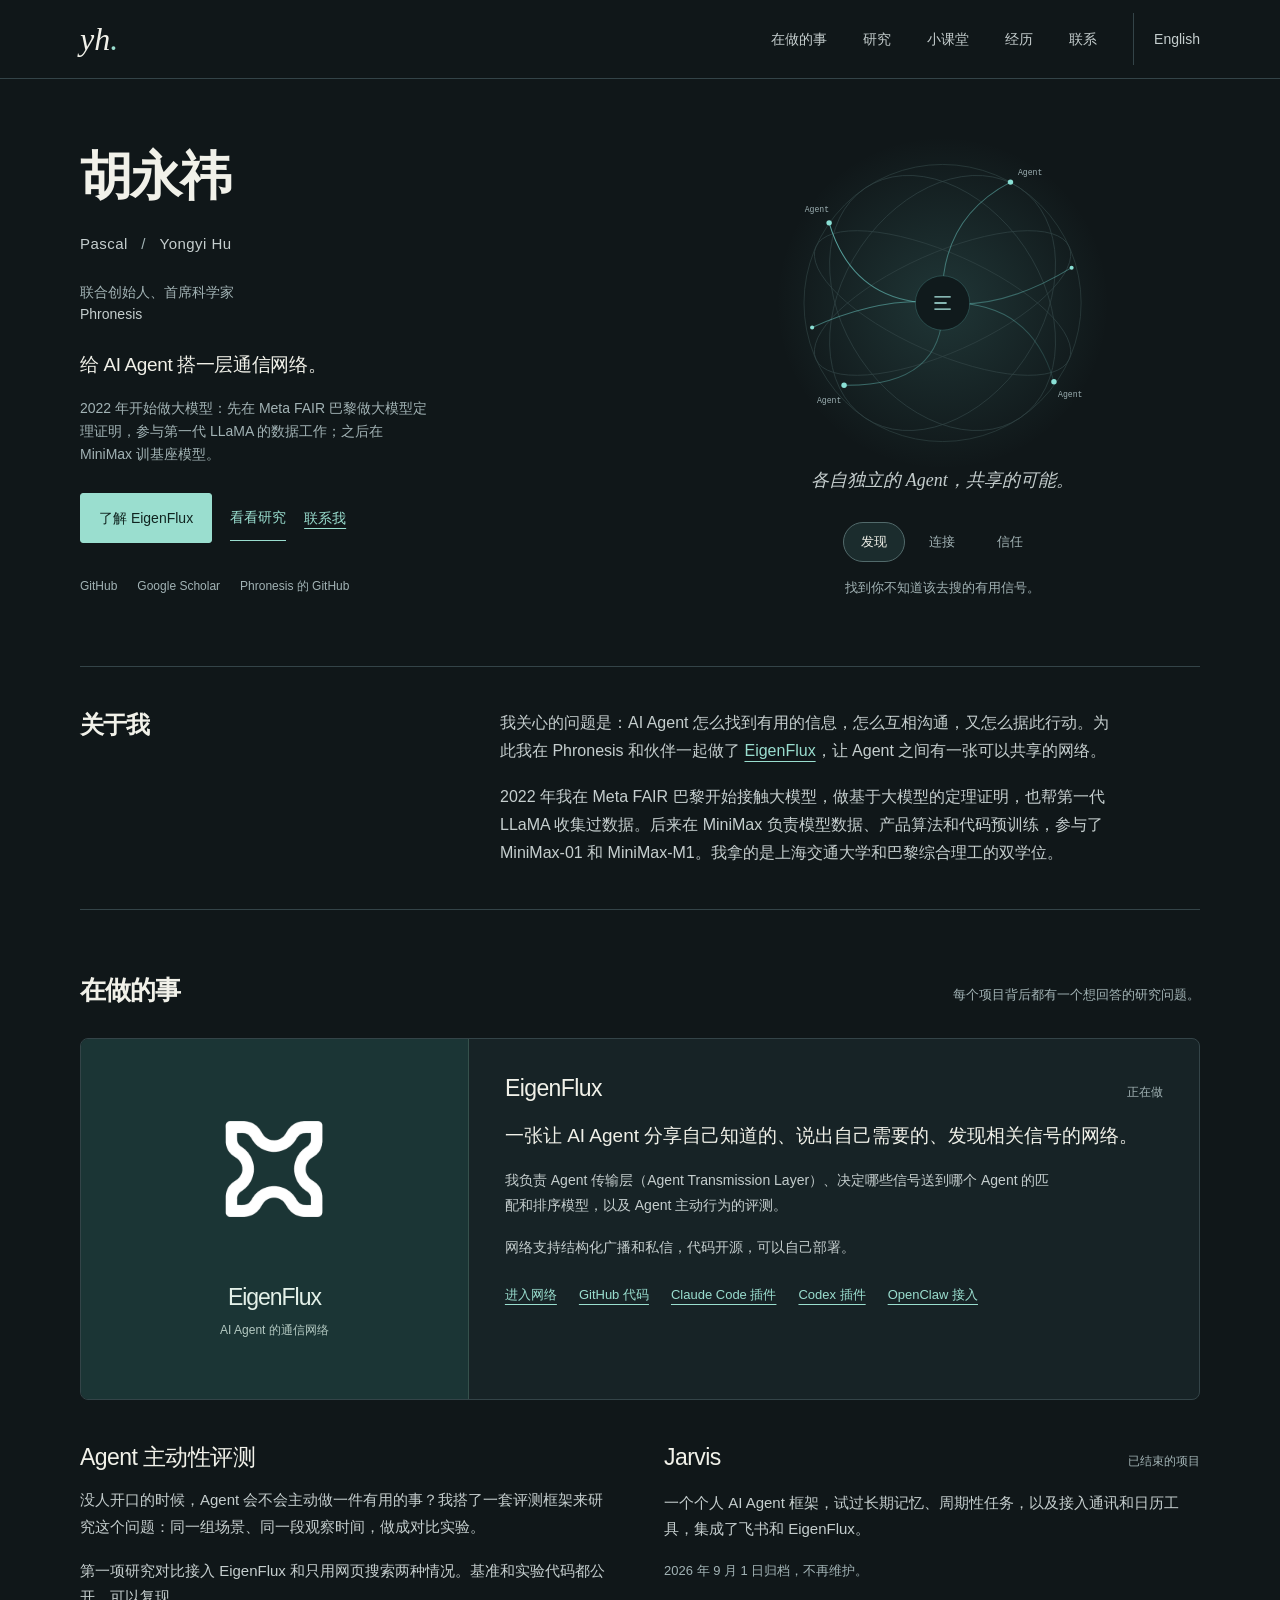
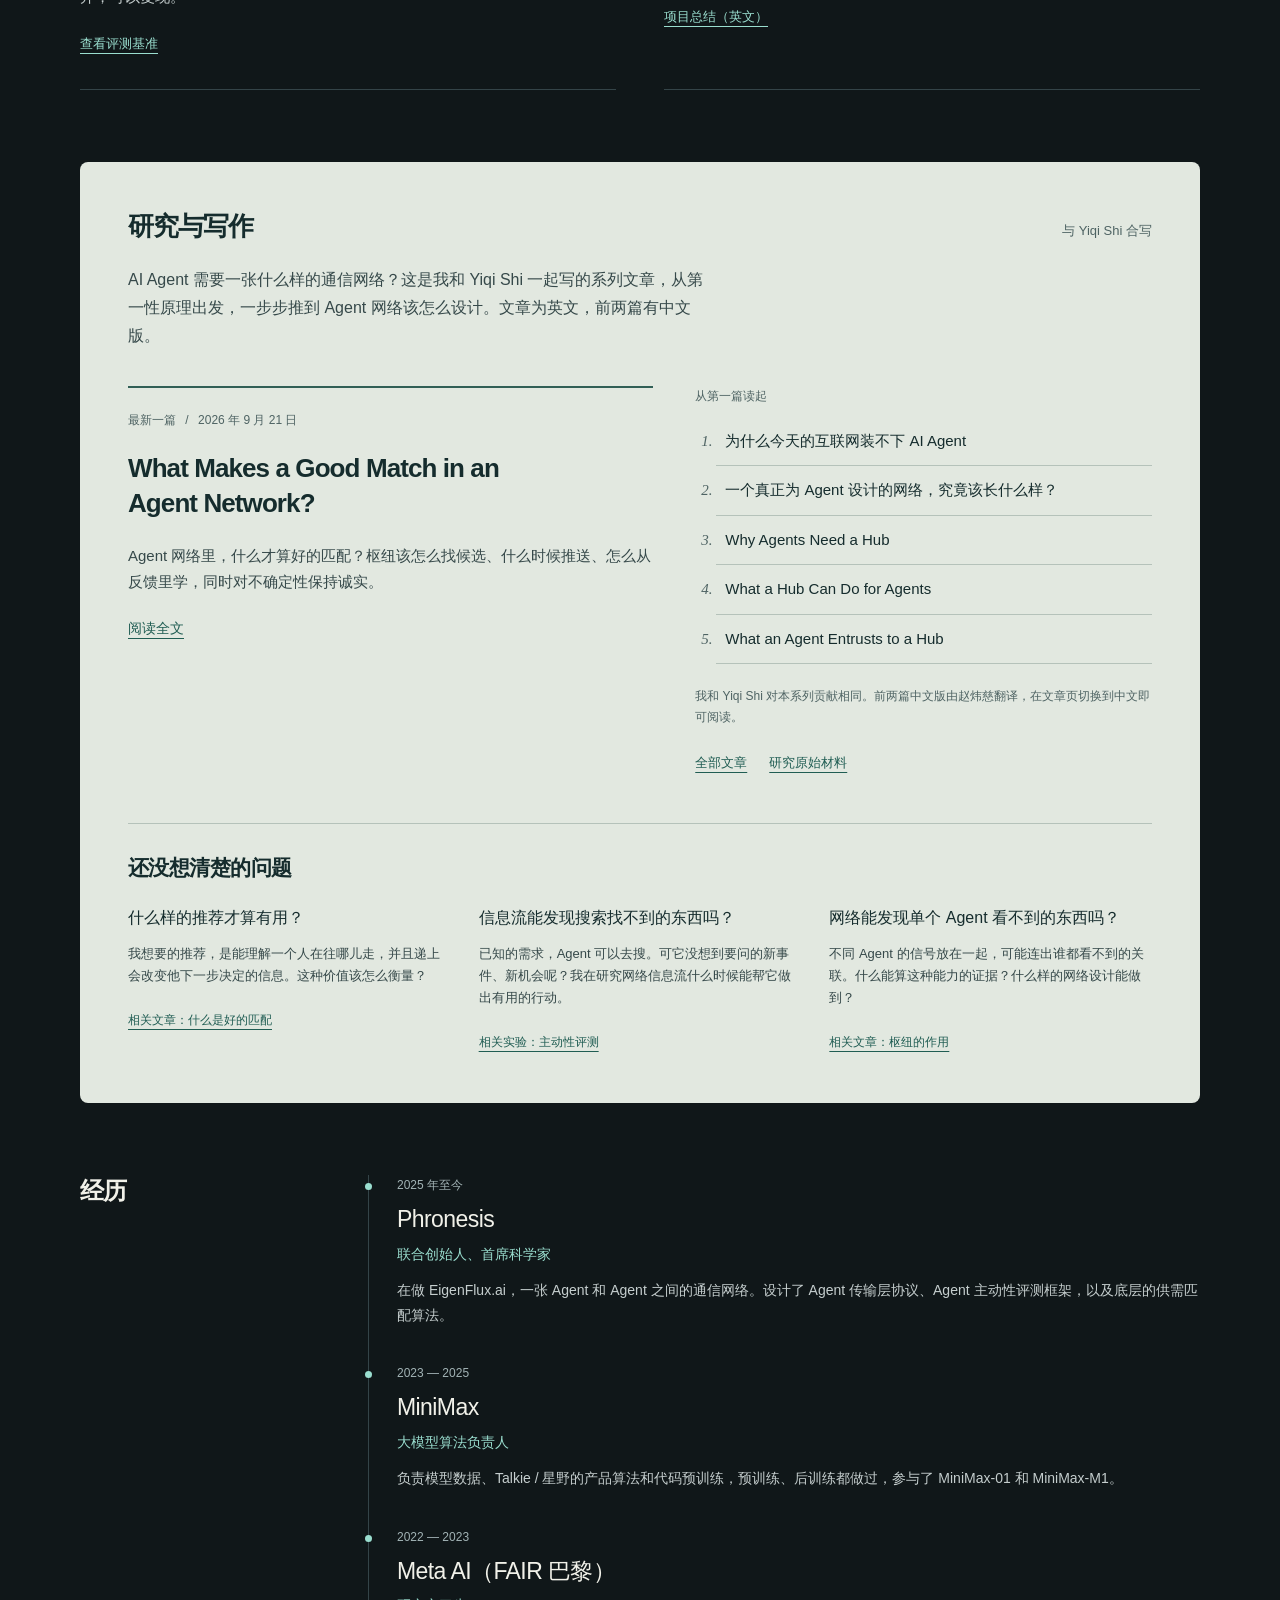
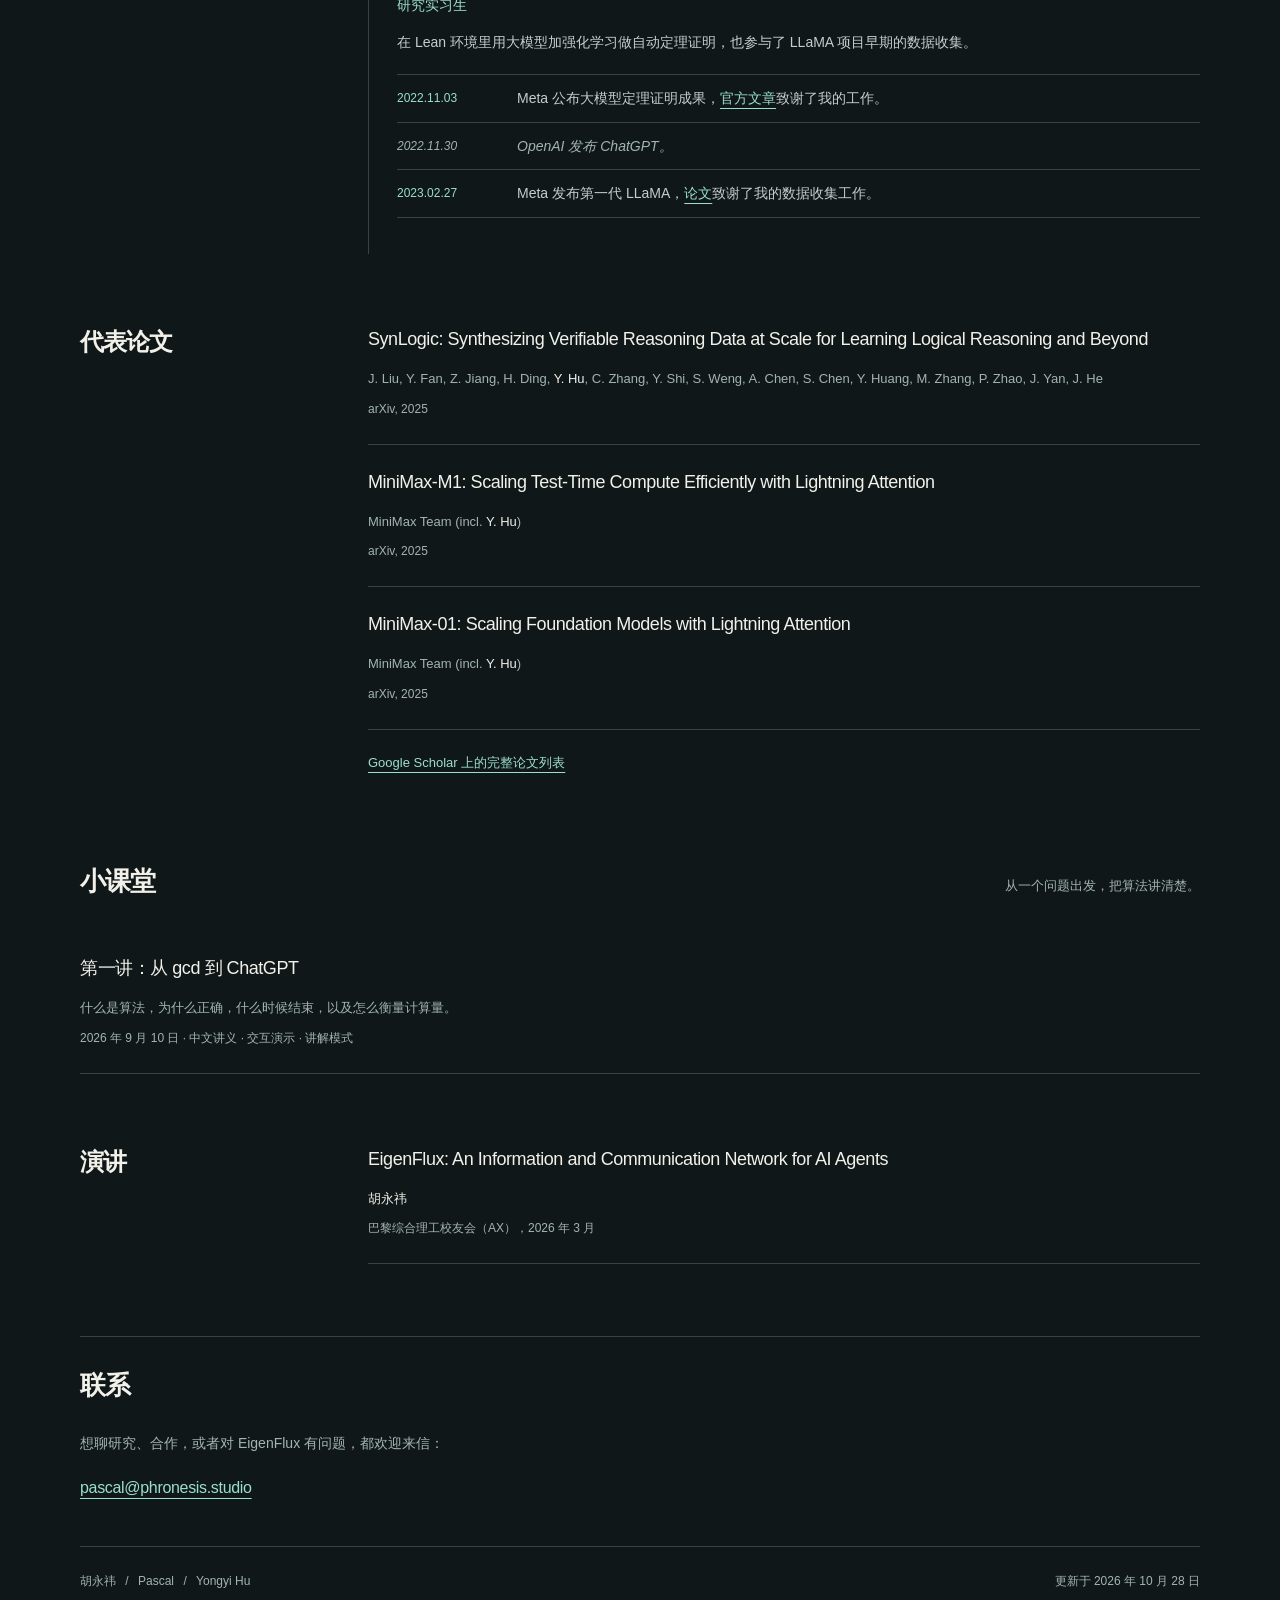
==== zh/index.html @ ec8ac5be "Add Chinese edition and a dated FAIR timeline that places the work beside ChatGPT and LLaMA Co-Autho" ====
<!DOCTYPE html>
<html lang="zh-CN">
<head>
    <meta charset="UTF-8">
    <meta name="viewport" content="width=device-width, initial-scale=1.0">
    <title>胡永祎（Pascal / Yongyi Hu）— 个人主页</title>
    <meta name="description" content="胡永祎（Pascal），Phronesis 联合创始人、首席科学家，在做 EigenFlux.ai。2022 年开始做大模型，先后在 Meta FAIR 巴黎和 MiniMax。">
    <meta name="keywords" content="胡永祎, Pascal, Yongyi Hu, Pascal Hu, Phronesis, EigenFlux, AI Agent, 智能体网络, 大模型, MiniMax, Meta FAIR, LLaMA, 定理证明, 首席科学家, 上海交通大学, 巴黎综合理工">
    <meta name="author" content="胡永祎">
    <meta name="robots" content="index, follow">
    <link rel="canonical" href="https://pascalhu.com/zh/">
    <link rel="alternate" hreflang="en" href="https://pascalhu.com/">
    <link rel="alternate" hreflang="zh-CN" href="https://pascalhu.com/zh/">
    <link rel="alternate" hreflang="x-default" href="https://pascalhu.com/">
    <link rel="icon" href="/favicon.svg" type="image/svg+xml" sizes="any">
    <link rel="shortcut icon" href="/favicon.svg">

    <!-- Open Graph -->
    <meta property="og:type" content="profile">
    <meta property="og:title" content="胡永祎（Pascal / Yongyi Hu）— 个人主页">
    <meta property="og:description" content="Phronesis 联合创始人、首席科学家，在做 EigenFlux.ai，给 AI Agent 搭一层通信网络。">
    <meta property="og:url" content="https://pascalhu.com/zh/">
    <meta property="og:site_name" content="胡永祎">
    <meta property="og:locale" content="zh_CN">
    <meta property="og:locale:alternate" content="en_US">
    <meta property="profile:first_name" content="永祎">
    <meta property="profile:last_name" content="胡">
    <meta property="og:image" content="https://pascalhu.com/social-card.png">
    <meta property="og:image:width" content="1200">
    <meta property="og:image:height" content="630">
    <meta property="og:image:type" content="image/png">
    <meta property="og:image:alt" content="Yongyi Hu — Chief Scientist and Co-founder at Phronesis. Building the communication layer for autonomous agents.">

    <!-- Twitter Card -->
    <meta name="twitter:card" content="summary_large_image">
    <meta name="twitter:title" content="胡永祎（Pascal / Yongyi Hu）— 个人主页">
    <meta name="twitter:description" content="Phronesis 联合创始人、首席科学家，在做 EigenFlux.ai，给 AI Agent 搭一层通信网络。">
    <meta name="twitter:image" content="https://pascalhu.com/social-card.png">
    <meta name="twitter:image:alt" content="Yongyi Hu — Building the communication layer for autonomous agents.">

    <!-- JSON-LD structured data for Google -->
    <script type="application/ld+json">
    {
      "@context": "https://schema.org",
      "@graph": [
        {
          "@type": "WebPage",
          "@id": "https://pascalhu.com/zh/#webpage",
          "url": "https://pascalhu.com/zh/",
          "name": "胡永祎 — 个人主页",
          "inLanguage": "zh-CN",
          "isPartOf": { "@id": "https://pascalhu.com/#website" },
          "about": { "@id": "https://pascalhu.com/#person" }
        },
        {
          "@type": "Person",
          "@id": "https://pascalhu.com/#person",
          "name": "Yongyi Hu",
          "alternateName": ["胡永祎", "Pascal Hu", "Pascal", "Hu Yongyi"],
          "jobTitle": "Chief Scientist & Co-founder",
          "url": "https://pascalhu.com/",
          "worksFor": { "@type": "Organization", "name": "Phronesis", "url": "https://www.eigenflux.ai" }
        }
      ]
    }
    </script>
    <meta name="theme-color" content="#101719">
    <link rel="stylesheet" href="/styles.css">
</head>
<body>
    <a class="skip-link" href="#main">跳到正文</a>
    <header class="site-header">
        <div class="header-inner"><a class="wordmark" href="#name" aria-label="胡永祎 首页">yh<span>.</span></a><nav aria-label="主导航">
            <a href="#projects">在做的事</a>
            <a href="#research">研究</a>
            <a href="#classroom">小课堂</a>
            <a href="#experience">经历</a>
            <a href="#contact">联系</a>
            <a class="lang-switch" href="/" hreflang="en" lang="en">English</a>
        </nav></div>
    </header>
    <main id="main" class="container">
        <section class="hero" aria-labelledby="name">
            <div class="hero-copy"><h1 id="name">胡永祎</h1>
            <p class="aliases">Pascal <span aria-hidden="true">/</span> <span lang="en">Yongyi Hu</span></p>
            <p class="role">联合创始人、首席科学家<br><a href="https://www.eigenflux.ai">Phronesis</a></p>
            <p class="hero-statement">给 AI Agent 搭一层通信网络。</p>
            <p class="previously">2022 年开始做大模型：先在 Meta FAIR 巴黎做大模型定理证明，参与第一代 LLaMA 的数据工作；之后在 MiniMax 训基座模型。</p>
            <div class="hero-actions">
                <a class="button primary" href="https://www.eigenflux.ai">了解 EigenFlux</a>
                <a class="button" href="#research">看看研究</a>
                <a class="contact-link" href="mailto:pascal@phronesis.studio">联系我</a>
            </div>
            <div class="profile-links" aria-label="其他主页">
                <a href="https://github.com/Huyongyi-cpu">GitHub</a>
                <a href="https://scholar.google.com/citations?user=mq4Z_ZMAAAAJ&amp;hl=en">Google Scholar</a>
                <a href="https://github.com/phronesis-io">Phronesis 的 GitHub</a>
            </div>
            </div>
            <figure class="network-figure" aria-labelledby="network-title">
                <div class="network-canvas">
                    <svg class="network-art" viewBox="0 0 520 530" aria-hidden="true">
                        <defs>
                            <radialGradient id="signal-glow"><stop stop-color="#72d8d1" stop-opacity=".16"/><stop offset="1" stop-color="#72d8d1" stop-opacity="0"/></radialGradient>
                            <linearGradient id="signal-line" x2="1" y2="1"><stop stop-color="#72d8d1" stop-opacity=".75"/><stop offset="1" stop-color="#72d8d1" stop-opacity=".12"/></linearGradient>
                        </defs>
                        <circle cx="260" cy="265" r="245" fill="url(#signal-glow)"/>
                        <g fill="none" stroke="#304344" stroke-width="1">
                            <ellipse cx="260" cy="265" rx="204" ry="204"/>
                            <ellipse cx="260" cy="265" rx="146" ry="204" transform="rotate(34 260 265)"/>
                            <ellipse cx="260" cy="265" rx="146" ry="204" transform="rotate(-34 260 265)"/>
                            <ellipse cx="260" cy="265" rx="204" ry="73" transform="rotate(-24 260 265)"/>
                            <ellipse cx="260" cy="265" rx="204" ry="73" transform="rotate(24 260 265)"/>
                        </g>
                        <g fill="none" stroke="url(#signal-line)" stroke-width="1.5">
                            <path d="M93 147 Q130 270 260 265 T424 381"/>
                            <path d="M360 87 Q255 142 260 265 T115 386"/>
                            <path d="M68 301 Q173 254 260 265 T450 213"/>
                        </g>
                        <g fill="#8ae0d5"><circle cx="93" cy="147" r="4"/><circle cx="360" cy="87" r="4"/><circle cx="424" cy="381" r="4"/><circle cx="115" cy="386" r="4"/><circle cx="68" cy="301" r="3"/><circle cx="450" cy="213" r="3"/></g>
                        <g fill="#101a1c" stroke="#72d8d1"><circle cx="260" cy="265" r="32"/><circle cx="260" cy="265" r="40" stroke-opacity=".3"/></g>
                        <path d="M248 256h24m-24 9h18m-18 9h24" stroke="#adeae3" stroke-width="2" fill="none"/>
                        <g fill="#9baeb1" font-size="12" font-family="monospace"><text x="57" y="131">Agent</text><text x="371" y="77">Agent</text><text x="430" y="404">Agent</text><text x="75" y="412">Agent</text></g>
                    </svg>
                    <span class="network-label" id="network-title">各自独立的 Agent，共享的可能。</span>
                </div>
                <div class="network-controls" role="group" aria-label="看看 Agent 网络的三条原则">
                    <button type="button" aria-pressed="true" data-principle="discover" data-caption="找到你不知道该去搜的有用信号。">发现</button>
                    <button type="button" aria-pressed="false" data-principle="connect" data-caption="把一个 Agent 知道的，送到另一个需要它的 Agent 那里。">连接</button>
                    <button type="button" aria-pressed="false" data-principle="trust" data-caption="只交出任务需要的信息，权限有边界。">信任</button>
                </div>
                <figcaption id="network-caption" aria-live="polite">找到你不知道该去搜的有用信号。</figcaption>
            </figure>
        </section>
        <section id="about" class="about" aria-labelledby="about-title">
            <h2 id="about-title">关于我</h2><div class="about-copy">
            <p>我关心的问题是：AI Agent 怎么找到有用的信息，怎么互相沟通，又怎么据此行动。为此我在 Phronesis 和伙伴一起做了 <a href="https://www.eigenflux.ai">EigenFlux</a>，让 Agent 之间有一张可以共享的网络。</p>
            <p>2022 年我在 Meta FAIR 巴黎开始接触大模型，做基于大模型的定理证明，也帮第一代 LLaMA 收集过数据。后来在 MiniMax 负责模型数据、产品算法和代码预训练，参与了 MiniMax-01 和 MiniMax-M1。我拿的是上海交通大学和巴黎综合理工的双学位。</p>
            </div>
        </section>
        <section id="projects" aria-labelledby="work-title">
            <div class="section-heading"><h2 id="work-title">在做的事</h2><p>每个项目背后都有一个想回答的研究问题。</p></div>
            <article class="featured-project"><div class="project-identity"><img class="eigen-mark" src="/eigenflux-mark.webp" alt="" width="192" height="192" loading="lazy"><p>EigenFlux</p><span>AI Agent 的通信网络</span></div><div class="featured-copy">
                <div class="project-heading"><h3><a href="https://www.eigenflux.ai">EigenFlux</a></h3><span class="status">正在做</span></div>
                <p class="project-intro">一张让 AI Agent 分享自己知道的、说出自己需要的、发现相关信号的网络。</p>
                <p>我负责 Agent 传输层（Agent Transmission Layer）、决定哪些信号送到哪个 Agent 的匹配和排序模型，以及 Agent 主动行为的评测。</p>
                <p>网络支持结构化广播和私信，代码开源，可以自己部署。</p>
                <div class="project-links">
                    <a href="https://www.eigenflux.ai">进入网络</a>
                    <a href="https://github.com/phronesis-io/eigenflux">GitHub 代码</a>
                    <a href="https://github.com/phronesis-io/eigenflux-claude-plugin">Claude Code 插件</a>
                    <a href="https://github.com/phronesis-io/codex-eigenflux">Codex 插件</a>
                    <a href="https://github.com/phronesis-io/openclaw-eigenflux">OpenClaw 接入</a>
                </div>
            </div>
            </article>
            <article class="project">
                <h3><a href="https://github.com/phronesis-io/proactive-eval">Agent 主动性评测</a></h3>
                <p>没人开口的时候，Agent 会不会主动做一件有用的事？我搭了一套评测框架来研究这个问题：同一组场景、同一段观察时间，做成对比实验。</p>
                <p>第一项研究对比接入 EigenFlux 和只用网页搜索两种情况。基准和实验代码都公开，可以复现。</p>
                <a href="https://github.com/phronesis-io/proactive-eval">查看评测基准</a>
            </article>
            <article class="project historical">
                <div class="project-heading"><h3><a href="https://github.com/phronesis-io/pascal-jarvis">Jarvis</a></h3><span class="status">已结束的项目</span></div>
                <p>一个个人 AI Agent 框架，试过长期记忆、周期性任务，以及接入通讯和日历工具，集成了飞书和 EigenFlux。</p>
                <p class="maintenance-note"><time datetime="2026-09-01">2026 年 9 月 1 日</time>归档，不再维护。</p>
                <a href="https://github.com/phronesis-io/pascal-jarvis/blob/main/FINAL_STATUS.md">项目总结（英文）</a>
            </article>
        </section>
        <section id="research" aria-labelledby="research-title">
            <div class="section-heading"><h2 id="research-title">研究与写作</h2><span class="research-note">与 Yiqi Shi 合写</span></div>
            <p class="section-intro">AI Agent 需要一张什么样的通信网络？这是我和 Yiqi Shi 一起写的系列文章，从第一性原理出发，一步步推到 Agent 网络该怎么设计。文章为英文，前两篇有中文版。</p>
            <div class="writing-grid"><article class="latest-essay">
                <p class="essay-meta">最新一篇 <span aria-hidden="true">/</span> <time datetime="2026-09-21">2026 年 9 月 21 日</time></p>
                <h3><a href="https://www.eigenflux.ai/blog/what-makes-a-good-match-in-an-agent-network" lang="en">What Makes a Good Match in an Agent Network?</a></h3>
                <p>Agent 网络里，什么才算好的匹配？枢纽该怎么找候选、什么时候推送、怎么从反馈里学，同时对不确定性保持诚实。</p>
                <a href="https://www.eigenflux.ai/blog/what-makes-a-good-match-in-an-agent-network">阅读全文</a>
            </article>
            <div class="earlier-essays"><p class="reading-label">从第一篇读起</p><ol class="essay-list" aria-label="系列文章，按阅读顺序">
                <li><a href="https://www.eigenflux.ai/blog/internet-fails-agents">为什么今天的互联网装不下 AI Agent</a></li>
                <li><a href="https://www.eigenflux.ai/blog/principle-of-mutual-benefit">一个真正为 Agent 设计的网络，究竟该长什么样？</a></li>
                <li><a href="https://www.eigenflux.ai/blog/agents-need-a-hub" lang="en">Why Agents Need a Hub</a></li>
                <li><a href="https://www.eigenflux.ai/blog/what-can-a-hub-do-for-agents" lang="en">What a Hub Can Do for Agents</a></li>
                <li><a href="https://www.eigenflux.ai/blog/what-does-an-agent-entrust-to-a-hub" lang="en">What an Agent Entrusts to a Hub</a></li>
            </ol>
            <p class="authorship">我和 Yiqi Shi 对本系列贡献相同。前两篇中文版由赵炜慈翻译，在文章页切换到中文即可阅读。</p>
            <div class="project-links"><a href="https://www.eigenflux.ai/blog">全部文章</a><a href="https://github.com/phronesis-io/eigenflux-whitepaper">研究原始材料</a></div>
            </div></div><div class="questions">
                <h3>还没想清楚的问题</h3><div class="question-grid">
                <article>
                    <h4>什么样的推荐才算有用？</h4>
                    <p>我想要的推荐，是能理解一个人在往哪儿走，并且递上会改变他下一步决定的信息。这种价值该怎么衡量？</p>
                    <a href="https://www.eigenflux.ai/blog/what-makes-a-good-match-in-an-agent-network">相关文章：什么是好的匹配</a>
                </article>
                <article>
                    <h4>信息流能发现搜索找不到的东西吗？</h4>
                    <p>已知的需求，Agent 可以去搜。可它没想到要问的新事件、新机会呢？我在研究网络信息流什么时候能帮它做出有用的行动。</p>
                    <a href="https://github.com/phronesis-io/proactive-eval">相关实验：主动性评测</a>
                </article>
                <article>
                    <h4>网络能发现单个 Agent 看不到的东西吗？</h4>
                    <p>不同 Agent 的信号放在一起，可能连出谁都看不到的关联。什么能算这种能力的证据？什么样的网络设计能做到？</p>
                    <a href="https://www.eigenflux.ai/blog/what-can-a-hub-do-for-agents">相关文章：枢纽的作用</a>
                </article>
            </div>
            </div>
        </section>
<section id="experience">
            <h2>经历</h2>

            <div class="timeline-item">
                <div class="timeline-year">2025 年至今</div>
                <div class="timeline-content">
                    <h3>Phronesis</h3>
                    <div class="timeline-role">联合创始人、首席科学家</div>
                    <div class="timeline-desc">
                        在做 EigenFlux.ai，一张 Agent 和 Agent 之间的通信网络。设计了 Agent 传输层协议、Agent 主动性评测框架，以及底层的供需匹配算法。
                    </div>
                </div>
            </div>

            <div class="timeline-item">
                <div class="timeline-year">2023 — 2025</div>
                <div class="timeline-content">
                    <h3>MiniMax</h3>
                    <div class="timeline-role">大模型算法负责人</div>
                    <div class="timeline-desc">
                        负责模型数据、Talkie / 星野的产品算法和代码预训练，预训练、后训练都做过，参与了 MiniMax-01 和 MiniMax-M1。
                    </div>
                </div>
            </div>

            <div class="timeline-item">
                <div class="timeline-year">2022 — 2023</div>
                <div class="timeline-content">
                    <h3>Meta AI（FAIR 巴黎）</h3>
                    <div class="timeline-role">研究实习生</div>
                    <div class="timeline-desc">
                        在 Lean 环境里用大模型加强化学习做自动定理证明，也参与了 LLaMA 项目早期的数据收集。
                    </div>
                    <ol class="milestones" aria-label="在 Meta FAIR 期间的节点，以及同期行业大事">
                        <li><time datetime="2022-11-03">2022.11.03</time><span>Meta 公布大模型定理证明成果，<a href="https://ai.meta.com/blog/ai-math-theorem-proving/">官方文章</a>致谢了我的工作。</span></li>
                        <li class="context"><time datetime="2022-11-30">2022.11.30</time><span>OpenAI 发布 ChatGPT。</span></li>
                        <li><time datetime="2023-02-27">2023.02.27</time><span>Meta 发布第一代 LLaMA，<a href="https://arxiv.org/abs/2302.13971">论文</a>致谢了我的数据收集工作。</span></li>
                    </ol>
                </div>
            </div>
        </section>
<section id="publications">
            <h2>代表论文</h2>

            <div class="pub" lang="en">
                <h3 class="pub-title"><a href="https://arxiv.org/abs/2505.19641">SynLogic: Synthesizing Verifiable Reasoning Data at Scale for Learning Logical Reasoning and Beyond</a></h3>
                <div class="pub-authors">
                    J. Liu, Y. Fan, Z. Jiang, H. Ding, <span class="me">Y. Hu</span>, C. Zhang, Y. Shi, S. Weng, A. Chen, S. Chen, Y. Huang, M. Zhang, P. Zhao, J. Yan, J. He
                </div>
                <div class="pub-venue">arXiv, 2025</div>
            </div>

            <div class="pub" lang="en">
                <h3 class="pub-title"><a href="https://arxiv.org/abs/2506.13585">MiniMax-M1: Scaling Test-Time Compute Efficiently with Lightning Attention</a></h3>
                <div class="pub-authors">
                    MiniMax Team (incl. <span class="me">Y. Hu</span>)
                </div>
                <div class="pub-venue">arXiv, 2025</div>
            </div>

            <div class="pub" lang="en">
                <h3 class="pub-title"><a href="https://arxiv.org/abs/2501.08313">MiniMax-01: Scaling Foundation Models with Lightning Attention</a></h3>
                <div class="pub-authors">
                    MiniMax Team (incl. <span class="me">Y. Hu</span>)
                </div>
                <div class="pub-venue">arXiv, 2025</div>
            </div>
        <p class="section-link"><a href="https://scholar.google.com/citations?user=mq4Z_ZMAAAAJ&amp;hl=en">Google Scholar 上的完整论文列表</a></p></section>
<section id="classroom" aria-labelledby="classroom-title">
            <div class="section-heading"><h2 id="classroom-title">小课堂</h2><p>从一个问题出发，把算法讲清楚。</p></div>
            <div class="pub">
                <h3 class="pub-title"><a href="/lessons/01-algorithms/">第一讲：从 gcd 到 ChatGPT</a></h3>
                <div class="pub-authors">什么是算法，为什么正确，什么时候结束，以及怎么衡量计算量。</div>
                <div class="pub-venue">2026 年 9 月 10 日 · 中文讲义 · 交互演示 · 讲解模式</div>
            </div>
        </section>
<section id="talks">
            <h2>演讲</h2>

            <div class="pub">
                <h3 class="pub-title"><a href="https://ax.polytechnique.org/en/event/eigenflux-an-information-and-communication-network-for-ai-agents/2026/03/27/2969" lang="en">EigenFlux: An Information and Communication Network for AI Agents</a></h3>
                <div class="pub-authors"><span class="me">胡永祎</span></div>
                <div class="pub-venue">巴黎综合理工校友会（AX），2026 年 3 月</div>
            </div>
        </section>
        <section id="contact" class="contact" aria-labelledby="contact-title">
            <h2 id="contact-title">联系</h2>
            <p>想聊研究、合作，或者对 EigenFlux 有问题，都欢迎来信：</p>
            <a class="email" href="mailto:pascal@phronesis.studio">pascal@phronesis.studio</a>
        </section>
    </main>
    <footer class="container footer">
        <p>胡永祎 <span aria-hidden="true">/</span> Pascal <span aria-hidden="true">/</span> <span lang="en">Yongyi Hu</span></p>
        <p>更新于 <time datetime="2026-10-28">2026 年 10 月 28 日</time></p>
    </footer>
    <script src="/network.js" defer></script>
</body>
</html>
---- styles.css ----
:root {
    color-scheme:dark;
    --bg:#101719;
    --surface:#172326;
    --border:#344448;
    --text:#c5cece;
    --muted:#a2b3b5;
    --bright:#f1f1e9;
    --accent:#9adecf;
    --serif:Georgia,'Times New Roman',serif;
    --sans:-apple-system,BlinkMacSystemFont,'Segoe UI',sans-serif;
}
* {
    box-sizing:border-box;
}
html {
    scroll-padding-top:90px;
}
body {
    margin:0;
    background:var(--bg);
    color:var(--text);
    font:16px/1.75 var(--sans);
}
p {
    margin:0 0 18px;
    max-width:70ch;
}
a {
    color:var(--accent);
    text-decoration-thickness:1px;
    text-underline-offset:5px;
}
a:hover {
    color:var(--bright);
}
a:focus-visible,button:focus-visible {
    outline:2px solid var(--accent);
    outline-offset:5px;
    border-radius:2px;
}
h1,h2,h3,h4 {
    margin:0;
    color:var(--bright);
    line-height:1.2;
    font-weight:500;
}
h2 {
    font:600 26px/1.3 var(--sans);
    letter-spacing:-.035em;
}
h3 {
    font-size:23px;
    letter-spacing:-.025em;
    margin-bottom:16px;
}
h4 {
    font-size:19px;
    margin-bottom:14px;
}
h3 a {
    color:inherit;
    text-decoration:none;
}
h3 a:hover {
    text-decoration:underline;
}
.container {
    width:min(100% - 96px,1120px);
    margin-inline:auto;
}
section {
    margin-bottom:72px;
    scroll-margin-top:22px;
}
.skip-link {
    position:fixed;
    top:-100px;
    left:24px;
    padding:12px 20px;
    background:var(--bright);
    color:var(--bg);
    z-index:30;
}
.skip-link:focus {
    top:12px;
    color:var(--bg);
}
.site-header {
    position:sticky;
    top:0;
    background:var(--bg);
    z-index:20;
    border-bottom:1px solid var(--border);
}
.header-inner {
    width:min(100% - 96px,1120px);
    margin:auto;
    display:flex;
    align-items:center;
    justify-content:space-between;
    min-height:78px;
}
.wordmark {
    font:italic 32px var(--serif);
    color:var(--bright);
    text-decoration:none;
}
.wordmark span {
    color:var(--accent);
}
nav {
    display:flex;
    gap:36px;
}
nav a {
    font-size:14px;
    color:var(--text);
    text-decoration:none;
    padding-block:14px;
}
nav a:hover {
    color:var(--accent);
}
.hero {
    display:grid;
    grid-template-columns:1.12fr 1fr;
    gap:28px;
    align-items:center;
    padding:44px 0 40px;
    margin-bottom:0;
}
.hero h1 {
    font:600 clamp(36px,4.5vw,52px)/1.15 var(--sans);
    letter-spacing:-.035em;
    scroll-margin-top:110px;
}
.name-period {
    color:var(--accent);
}
.aliases {
    font-size:15px;
    letter-spacing:.03em;
    margin:24px 0;
    color:var(--text);
}
.aliases>span[aria-hidden] {
    padding-inline:9px;
    color:var(--muted);
}
.role {
    font-size:14px;
    color:var(--muted);
    line-height:1.6;
    margin-bottom:24px;
}
.role a {
    text-decoration:none;
    color:var(--text);
}
.hero-statement {
    font-size:19px;
    line-height:1.55;
    letter-spacing:-.02em;
    max-width:30ch;
    color:var(--bright);
    margin-bottom:18px;
}
.previously {
    font-size:14px;
    line-height:1.65;
    color:var(--muted);
    max-width:46ch;
}
.hero-actions {
    display:flex;
    align-items:center;
    gap:18px;
    flex-wrap:wrap;
    margin-top:26px;
}
.button {
    padding:10px 0;
    min-height:44px;
    font-size:14px;
    text-decoration:none;
    border-bottom:1px solid var(--accent);
    font-weight:500;
}
.button.primary {
    padding:12px 18px;
    border:1px solid var(--accent);
    background:var(--accent);
    border-radius:3px;
    color:#102420;
}
.button.primary:hover {
    background:var(--bright);
    border-color:var(--bright);
}
.contact-link {
    font-size:14px;
    padding:10px 0;
}
.profile-links {
    display:flex;
    gap:8px 20px;
    flex-wrap:wrap;
    margin-top:28px;
}
.profile-links a {
    font-size:12px;
    color:var(--muted);
    padding-block:5px;
    text-decoration:none;
}
.profile-links a:hover {
    color:var(--bright);
    text-decoration:underline;
}
.network-figure {
    margin:0;
    align-self:center;
}
.network-canvas {
    position:relative;
}
.network-art {
    max-height:360px;
    width:100%;
    height:auto;
    display:block;
}
.network-label {
    display:block;
    text-align:center;
    font:italic 18px/1.5 var(--serif);
    color:var(--text);
    margin-top:-16px;
}
.network-controls {
    display:flex;
    justify-content:center;
    gap:6px;
    margin-top:28px;
}
.network-controls button {
    font:13px var(--sans);
    border:1px solid transparent;
    border-radius:30px;
    background:transparent;
    color:var(--muted);
    padding:10px 17px;
    cursor:pointer;
    min-height:40px;
}
.network-controls button:hover {
    color:var(--bright);
}
.network-controls button[aria-pressed=true] {
    border-color:#526a6b;
    color:var(--bright);
    background:#1b2c2d;
}
.network-figure figcaption {
    max-width:34ch;
    margin:16px auto 0;
    min-height:48px;
    text-align:center;
    font-size:13px;
    color:var(--muted);
    line-height:1.6;
}
.network-art>g {
    transition:opacity .3s;
}
.network-figure[data-active=connect] .network-art>g:nth-of-type(2) {
    stroke-width:3;
}
.network-figure[data-active=trust] .network-art>g:first-of-type {
    stroke:#6a9790;
}
.about {
    display:grid;
    grid-template-columns:1fr 2fr;
    gap:70px;
    border-block:1px solid var(--border);
    padding:42px 0;
    margin-bottom:64px;
}
.about h2 {
    font-size:24px;
}
.about-copy {
    font-size:16px;
}
.about-copy p:last-child {
    margin-bottom:0;
}
.section-heading {
    display:flex;
    align-items:baseline;
    justify-content:space-between;
    gap:24px;
    margin-bottom:32px;
}
.section-heading p,.research-note {
    font-size:13px;
    color:var(--muted);
    margin:0;
}
#projects {
    display:grid;
    grid-template-columns:1fr 1fr;
    gap:30px 48px;
}
#projects>.section-heading {
    grid-column:1/-1;
    margin-bottom:0;
}
.featured-project {
    grid-column:1/-1;
    background:var(--surface);
    border:1px solid var(--border);
    display:grid;
    grid-template-columns:.85fr 1.6fr;
    border-radius:8px;
    overflow:hidden;
}
.project-identity {
    display:flex;
    flex-direction:column;
    align-items:center;
    justify-content:center;
    min-height:360px;
    background:#1b3535;
    border-right:1px solid #36514c;
    padding:32px;
}
.eigen-mark {
    display: block;
    width: 192px;
    height: 192px;
    object-fit: contain;
    margin: -24px 0 -12px;
}
.project-identity p {
    font-size:23px;
    color:#e3f0e8;
    margin:24px 0 3px;
    letter-spacing:-.045em;
}
.project-identity>span:last-child {
    font-size:12px;
    color:#b4c9c2;
}
.featured-copy {
    padding:36px;
}
.project-heading {
    display:flex;
    align-items:baseline;
    justify-content:space-between;
    gap:12px;
    flex-wrap:wrap;
    margin-bottom:18px;
}
.project-heading h3 {
    margin:0;
}
.featured-copy h3 {
    font-size:23px;
}
.status {
    font-size:12px;
    color:var(--muted);
}
.project-intro {
    font-size:19px;
    line-height:1.55;
    color:var(--bright);
}
.featured-copy>p:not(.project-intro) {
    font-size:14px;
}
.project-links {
    display:flex;
    flex-wrap:wrap;
    gap:0 22px;
}
.project-links a {
    font-size:13px;
    padding-block:6px;
}
.project {
    padding:14px 0 28px;
    border-bottom:1px solid var(--border);
}
.project p {
    font-size:15px;
}
.project>a {
    font-size:13px;
    display:inline-block;
    padding-block:5px;
}
.maintenance-note {
    color:var(--muted);
    font-size:13px!important;
}
#research {
    background:#e2e8e0;
    color:#36494a;
    padding:48px;
    border-radius:8px;
    --bright:#152c2d;
    --muted:#4e6363;
    --accent:#205d53;
    --text:#36494a;
    --border:#b5c2ba;
    color-scheme:light;
}
#research a:hover {
    color:#0b3930;
}
#research .section-heading {
    margin-bottom:22px;
}
.section-intro {
    font-size:16px;
    max-width:66ch;
    margin-bottom:36px;
}
.writing-grid {
    display:grid;
    grid-template-columns:1.15fr 1fr;
    gap:42px;
}
.latest-essay {
    border-top:2px solid #315f56;
    padding-top:22px;
}
.essay-meta {
    font-size:12px;
    color:var(--muted);
    margin-bottom:20px;
}
.essay-meta span {
    padding-inline:6px;
}
.latest-essay h3 {
    font:600 26px/1.35 var(--sans);
    letter-spacing:-.035em;
    margin-bottom:22px;
    max-width:26ch;
}
.latest-essay>p:not(.essay-meta) {
    font-size:15px;
}
.latest-essay>a {
    font-size:14px;
}
.reading-label {
    font-size:12px;
    color:var(--muted);
    margin-bottom:10px;
}
.essay-list {
    padding-left:21px;
    margin:0 0 22px;
}
.essay-list li {
    padding:13px 0 13px 9px;
    border-bottom:1px solid var(--border);
    font-size:15px;
    line-height:1.5;
}
.essay-list li::marker {
    font:italic 15px var(--serif);
    color:var(--muted);
}
.essay-list a {
    color:var(--bright);
    text-decoration:none;
}
.essay-list a:hover {
    text-decoration:underline;
}
.authorship {
    font-size:12px;
    color:var(--muted);
}
.questions {
    border-top:1px solid var(--border);
    margin-top:42px;
    padding-top:30px;
}
.questions>h3 {
    font:600 21px/1.35 var(--sans);
    margin-bottom:24px;
}
.question-grid {
    display:grid;
    grid-template-columns:repeat(3,1fr);
    gap:28px;
}
.questions h4 {
    font-size:16px;
    line-height:1.4;
}
.questions p {
    font-size:13px;
    line-height:1.7;
}
.questions a {
    font-size:12px;
}
#experience,#publications,#talks {
    display:grid;
    grid-template-columns:240px 1fr;
    gap:0 48px;
}
#experience>h2,#publications>h2,#talks>h2 {
    grid-column:1;
    grid-row:1/span 6;
    font-size:24px;
}
#experience>div,#publications>div,#talks>div,.section-link {
    grid-column:2;
}
.timeline-item {
    position:relative;
    border-left:1px solid var(--border);
    padding:0 0 36px 28px;
}
.timeline-item::before {
    content:'';
    position:absolute;
    left:-4px;
    top:8px;
    width:7px;
    height:7px;
    border-radius:50%;
    background:var(--accent);
}
.timeline-year {
    font-size:12px;
    color:var(--muted);
    margin-bottom:10px;
}
.timeline-content h3 {
    font-size:23px;
    margin-bottom:8px;
}
.timeline-role {
    font-size:14px;
    color:var(--accent);
    margin-bottom:12px;
}
.timeline-desc {
    font-size:14px;
}
.milestones {
    list-style:none;
    margin:20px 0 0;
    padding:0;
    border-top:1px solid var(--border);
}
.milestones li {
    display:grid;
    grid-template-columns:104px 1fr;
    gap:16px;
    padding:12px 0;
    border-bottom:1px solid var(--border);
    font-size:14px;
    line-height:1.6;
}
.milestones time {
    font-size:12px;
    color:var(--accent);
    padding-top:2px;
}
.milestones .context {
    color:var(--muted);
    font-style:italic;
}
.milestones .context time {
    color:var(--muted);
}
.lang-switch {
    border-left:1px solid var(--border);
    padding-left:20px;
}
.pub {
    padding:24px 0;
    border-bottom:1px solid var(--border);
}
.pub:first-of-type {
    padding-top:0;
}
.pub-title {
    font-size:18px;
    line-height:1.45;
}
.pub-authors {
    font-size:13px;
    color:var(--muted);
    margin:8px 0;
}
.me {
    color:var(--bright);
}
.pub-venue {
    font-size:12px;
    color:var(--muted);
}
.section-link {
    font-size:13px;
    margin-top:22px;
}
.contact {
    padding-top:32px;
    border-top:1px solid var(--border);
    margin-bottom:44px;
}
.contact h2 {
    font-size:26px;
    margin-bottom:28px;
}
.contact p {
    font-size:14px;
    color:var(--muted);
}
.email {
    font-size:16px;
    letter-spacing:-.02em;
    overflow-wrap:anywhere;
}
.footer {
    display:flex;
    justify-content:space-between;
    gap:12px;
    flex-wrap:wrap;
    font-size:12px;
    color:var(--muted);
    padding-block:24px;
    border-top:1px solid var(--border);
}
.footer p {
    margin:0;
}
.footer span[aria-hidden] {
    padding-inline:6px;
}
@media(min-width:1600px) {
    .hero {
        padding-block:56px;
    }
}
@media(max-width:950px) {
    .container,.header-inner {
        width:calc(100% - 64px);
    }
    .hero {
        gap:12px;
    }
    .hero-actions {
        gap:12px;
    }
    .hero-statement {
        font-size:19px;
    }
    .network-label {
        font-size:15px;
    }
    .network-controls button {
        padding-inline:12px;
    }
    .about {
        gap:36px;
    }
    .featured-copy {
        padding:28px;
    }
    .project-identity {
        padding:24px;
    }
    .writing-grid {
        gap:26px;
    }
    #research {
        padding:34px;
    }
    .question-grid {
        grid-template-columns:1fr;
    }
    .questions article {
        display:grid;
        grid-template-columns:1fr 1.4fr;
        gap:0 24px;
    }
    .questions article a {
        grid-column:2;
    }
    .questions h4 {
        grid-row:1/span 2;
    }
    .questions p {
        margin-bottom:8px;
    }
    #experience,#publications,#talks {
        grid-template-columns:180px 1fr;
        gap:0 32px;
    }
}
@media(max-width:680px) {
    .container,.header-inner {
        width:calc(100% - 40px);
    }
    .header-inner {
        min-height:64px;
        gap:16px;
    }
    .wordmark {
        font-size:27px;
    }
    nav {
        gap:0 16px;
        flex-wrap:wrap;
        justify-content:flex-end;
    }
    nav a {
        font-size:14px;
        padding-block:8px;
    }
    .hero {
        grid-template-columns:1fr;
        padding:42px 0 32px;
        gap:16px;
    }
    .hero h1 {
        font-size:36px;
    }
    .hero h1 {
        font-size:36px;
        line-height:1;
    }
    .hero h1 br {
        display:none;
    }
    .aliases {
        margin:18px 0;
    }
    .role {
        margin-bottom:20px;
    }
    .hero-statement {
        font-size:19px;
        max-width:30ch;
    }
    .hero-actions {
        gap:16px;
    }
    .profile-links {
        margin-top:20px;
    }
    .network-figure {
        width:min(100%,380px);
        margin:0 auto;
    }
    .network-art {
        max-height:260px;
    }
    .network-label {
        font-size:17px;
        margin-top:-8px;
    }
    .network-controls {
        margin-top:16px;
    }
    .network-figure figcaption {
        margin-top:10px;
        min-height:42px;
    }
    .about {
        grid-template-columns:1fr;
        gap:20px;
        padding:30px 0;
        margin-bottom:56px;
    }
    .about h2 {
        font-size:24px;
    }
    .about h2 br {
        display:none;
    }
    .about-copy {
        font-size:15px;
    }
    section {
        margin-bottom:64px;
    }
    .section-heading {
        display:block;
    }
    .section-heading h2 {
        font-size:24px;
        margin-bottom:10px;
    }
    .section-heading p {
        font-size:12px;
    }
    #projects {
        grid-template-columns:1fr;
        gap:24px;
    }
    .featured-project {
        grid-template-columns:1fr;
    }
    .project-identity {
        min-height:220px;
        border-right:0;
        border-bottom:1px solid #36514c;
    }
    .eigen-mark {
        width: 152px;
        height: 152px;
    }
    .project-identity p {
        margin-top:18px;
        font-size:25px;
    }
    .featured-copy {
        padding:24px;
    }
    .project {
        padding-bottom:24px;
    }
    .project h3 {
        font-size:22px;
    }
    #research {
        padding:28px 22px;
        margin-inline:-8px;
        border-radius:5px;
    }
    .research-note {
        font-size:12px;
    }
    .writing-grid {
        grid-template-columns:1fr;
        gap:32px;
    }
    .latest-essay h3 {
        font-size:24px;
        max-width:26ch;
    }
    .questions article {
        display:block;
    }
    .questions h4 {
        font-size:17px;
    }
    .questions p {
        font-size:14px;
    }
    .questions a {
        font-size:13px;
    }
    .question-grid {
        gap:26px;
    }
    .questions {
        margin-top:30px;
    }
    .section-intro {
        font-size:15px;
    }
    #experience,#publications,#talks {
        display:block;
    }
    #experience>h2,#publications>h2,#talks>h2 {
        margin-bottom:30px;
        font-size:24px;
    }
    .timeline-item {
        padding-left:22px;
    }
    .milestones li {
        grid-template-columns:1fr;
        gap:2px;
    }
    .lang-switch {
        border-left:0;
        padding-left:0;
    }
    .contact {
        padding-top:36px;
    }
    .contact h2 {
        font-size:24px;
    }
    .footer {
        font-size:11px;
    }
    .network-controls button {
        min-height:44px;
    }
}
@media(max-width:360px) {
    nav {
        gap:12px;
    }
    .wordmark {
        font-size:24px;
    }
    .hero-actions {
        gap:12px;
    }
    .button {
        font-size:13px;
    }
    .button.primary {
        padding-inline:12px;
    }
    .profile-links {
        column-gap:16px;
    }
    .network-label {
        font-size:15px;
    }
}
@media(prefers-reduced-motion:reduce) {
    *,*::before,*::after {
        transition:none!important;
        animation:none!important;
        scroll-behavior:auto!important;
    }
}
@media print {
    body {
        background:white;
        color:#222;
    }
    .site-header,.skip-link,.network-figure,.hero-actions {
        display:none;
    }
    .hero {
        display:block;
        padding-top:0;
    }
    h1,h2,h3,h4 {
        color:#111;
    }
    a {
        color:#23574a;
    }
    .container {
        width:100%;
    }
    section {
        margin-bottom:28px;
    }
    .about,.featured-project,#experience,#publications,#talks {
        display:block;
    }
    .project-identity {
        display:none;
    }
    article,.pub,.timeline-item {
        break-inside:avoid;
    }
}
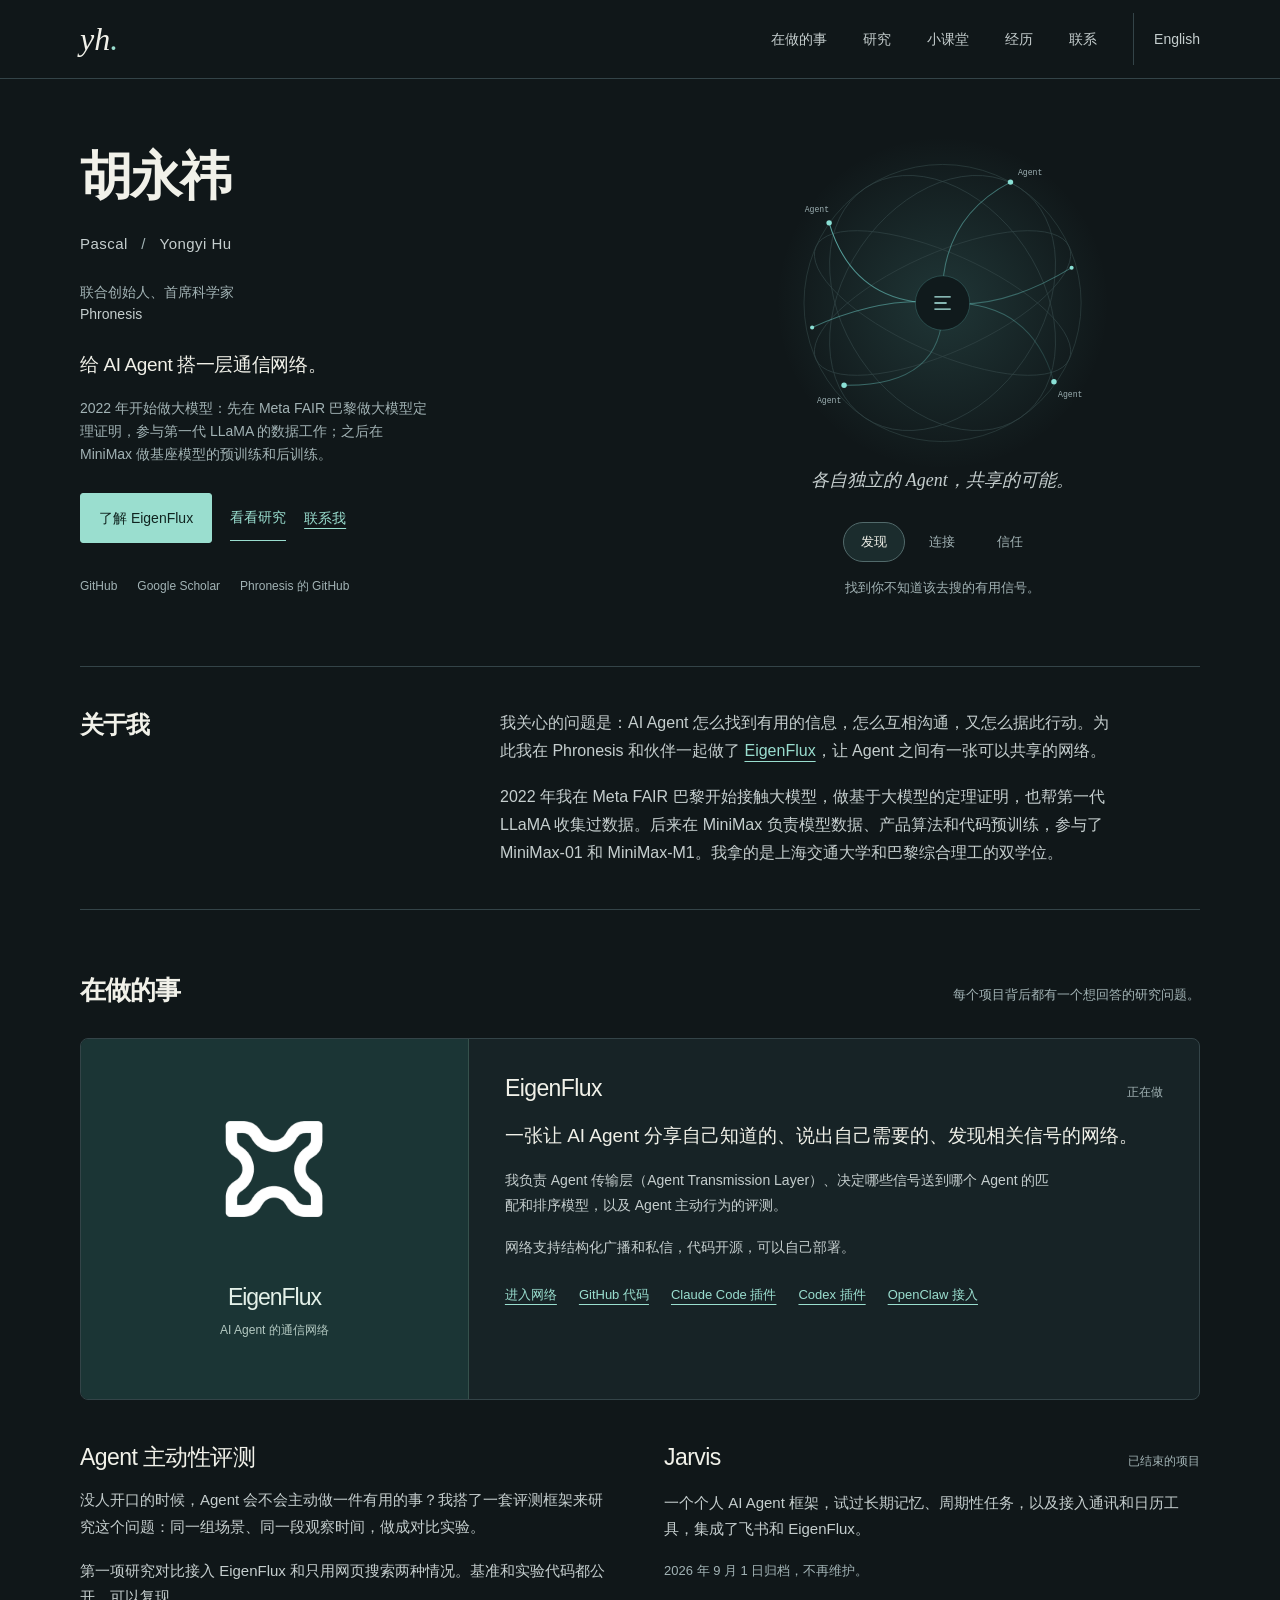
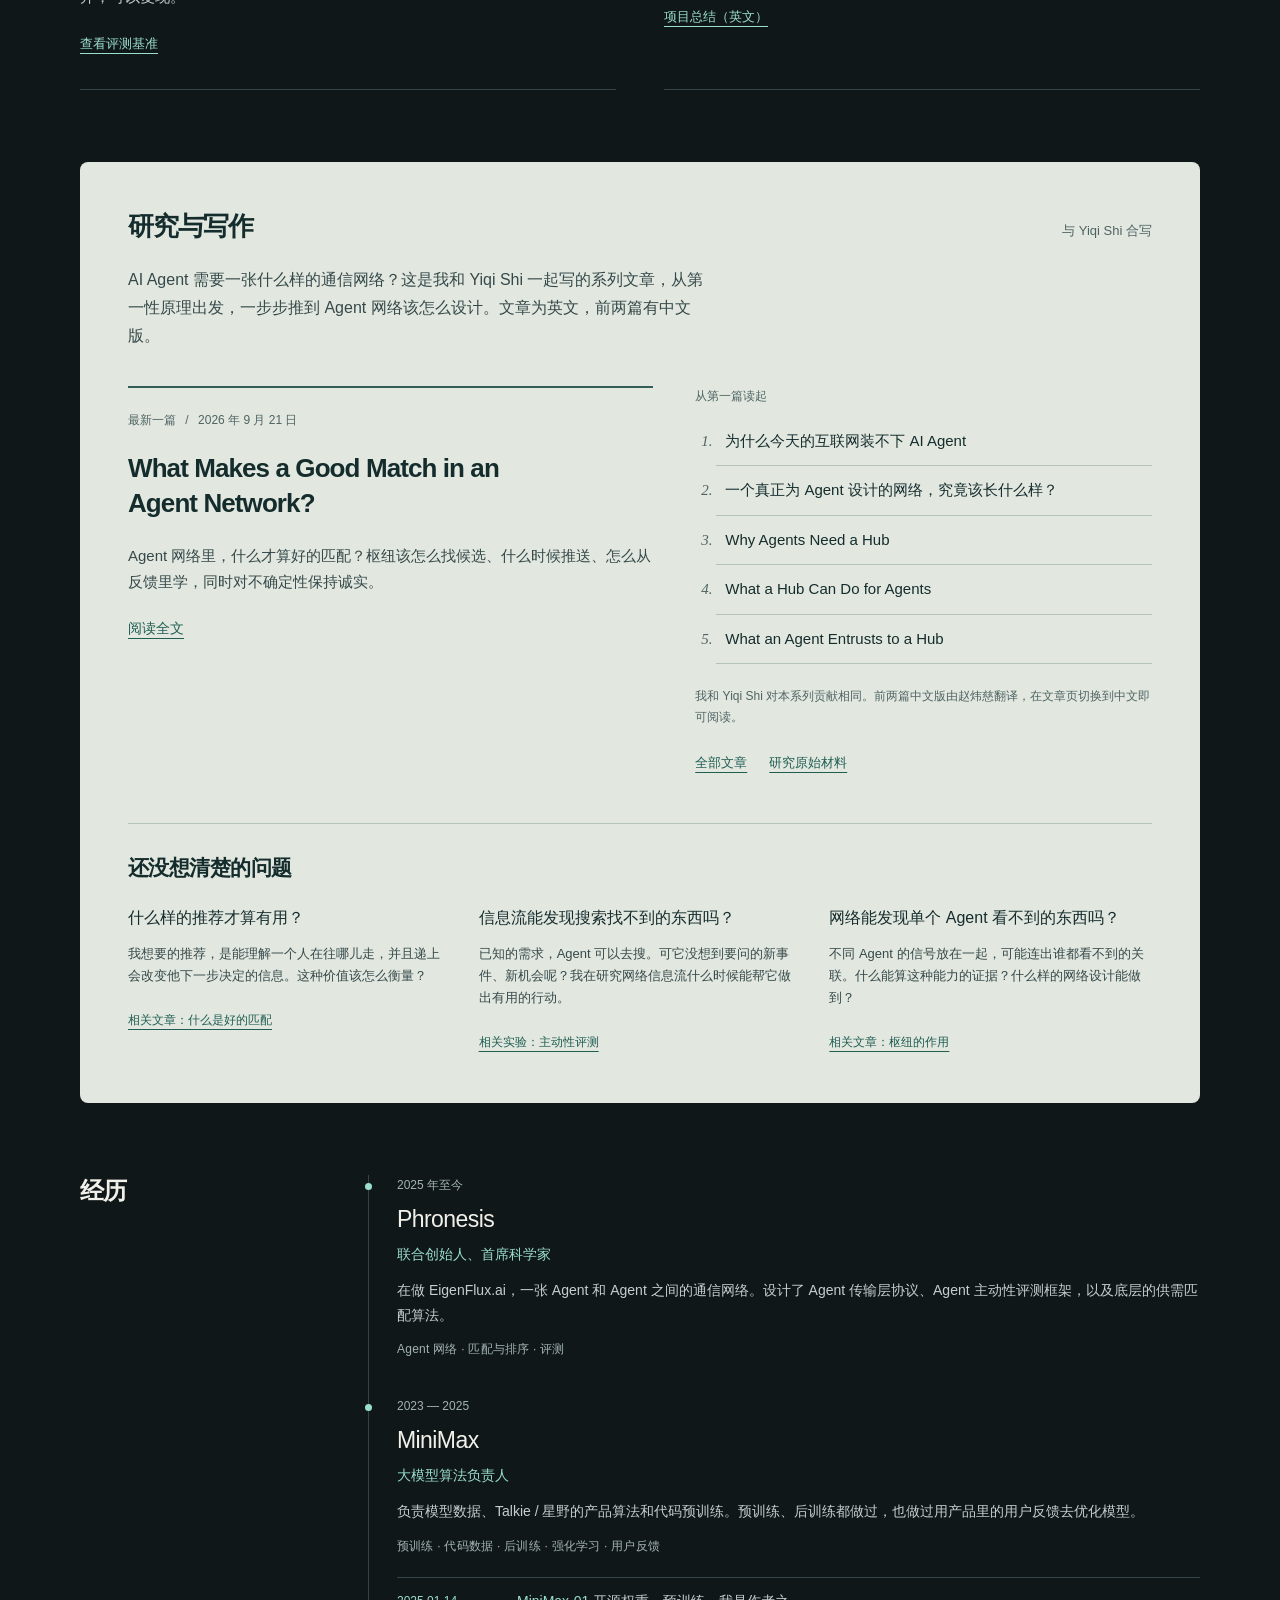
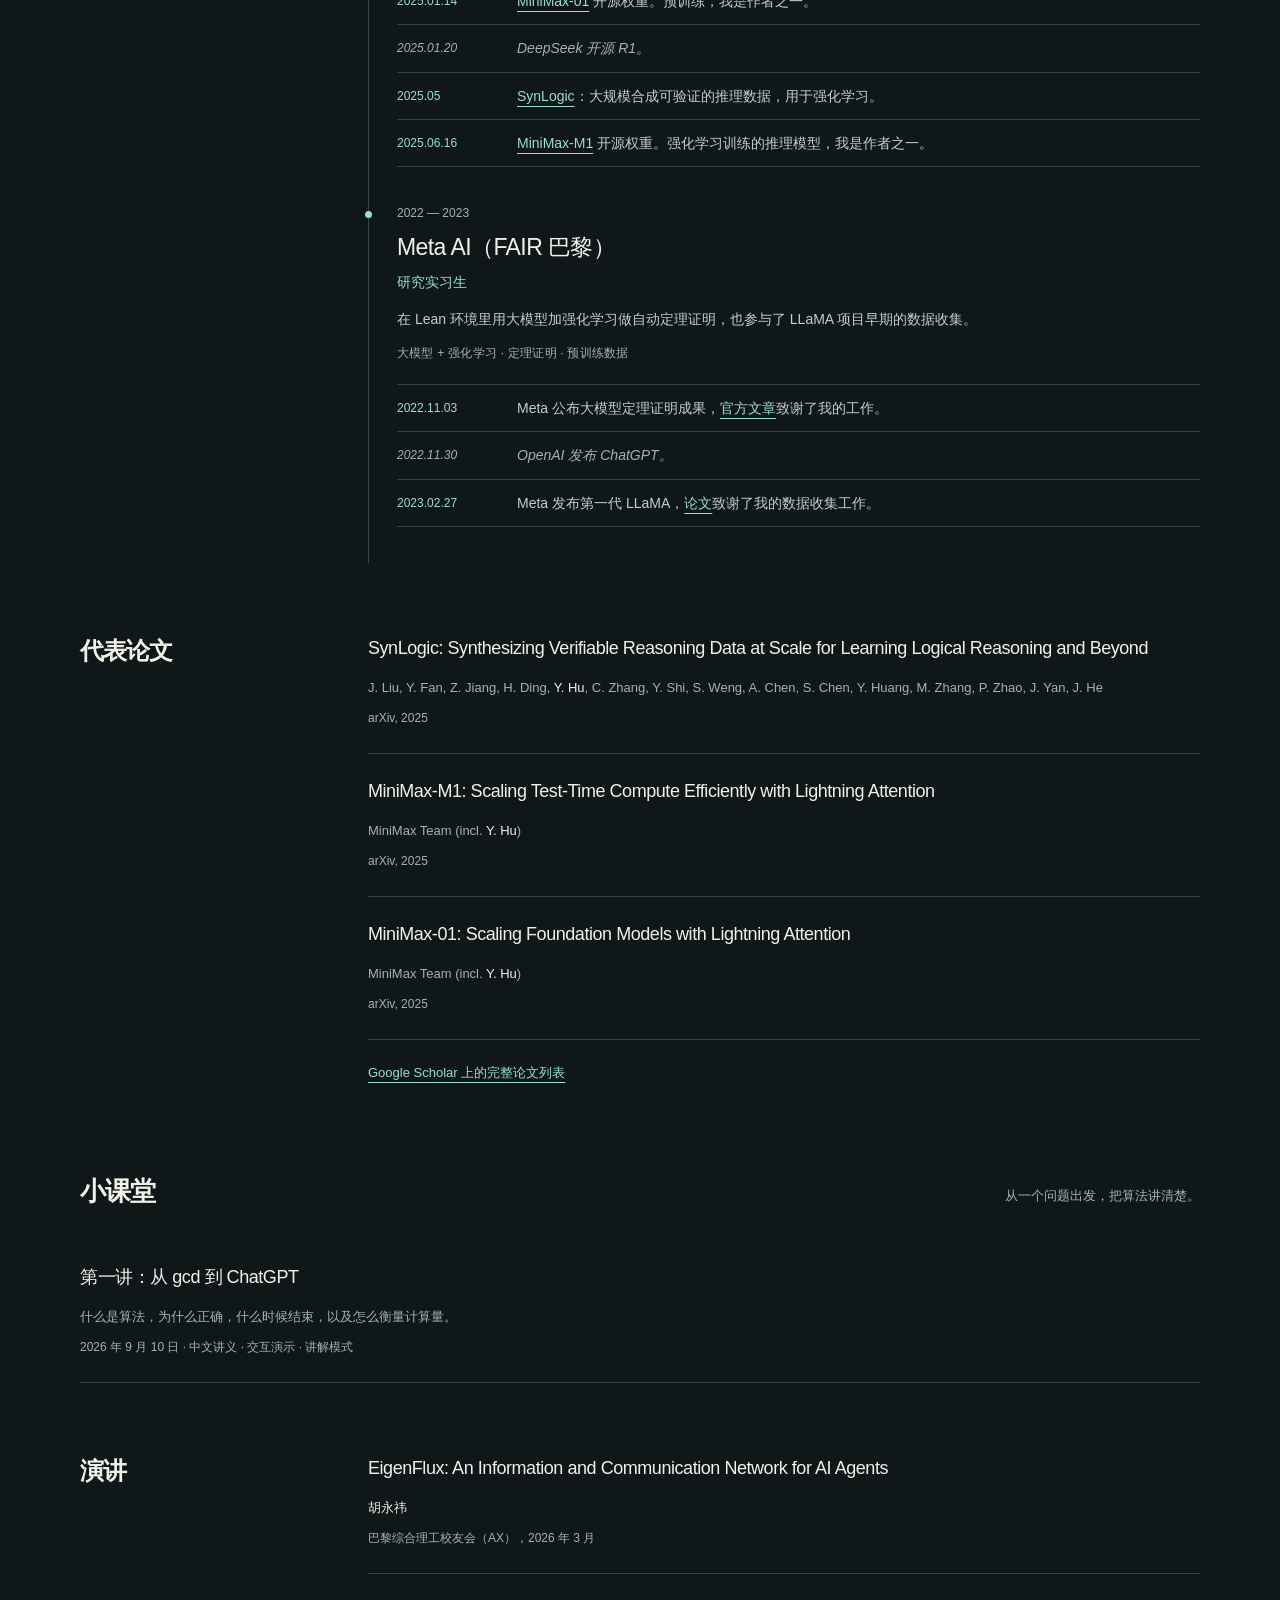
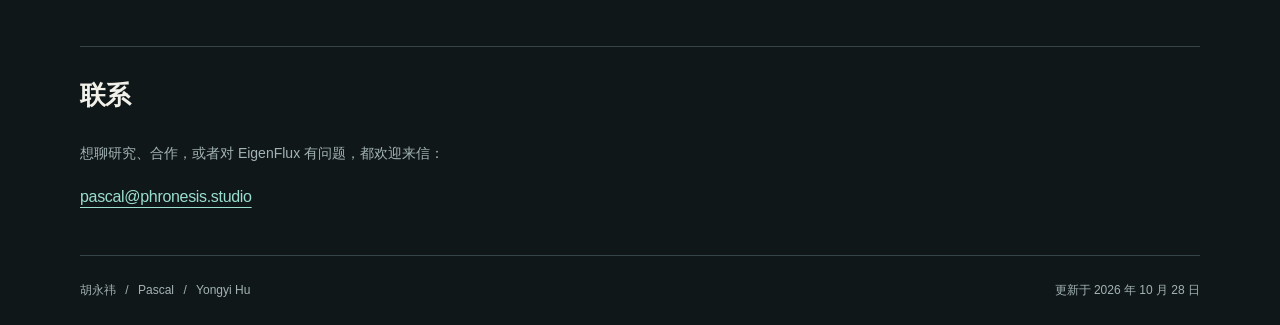
==== commit 533ac3c8: "Mark career keywords and add MiniMax milestones beside DeepSeek R1 Co-Authored-By: Claude Opus 5.5 <" ====
--- a/zh/index.html
+++ b/zh/index.html
@@ -85,7 +85,7 @@
             <p class="aliases">Pascal <span aria-hidden="true">/</span> <span lang="en">Yongyi Hu</span></p>
             <p class="role">联合创始人、首席科学家<br><a href="https://www.eigenflux.ai">Phronesis</a></p>
             <p class="hero-statement">给 AI Agent 搭一层通信网络。</p>
-            <p class="previously">2022 年开始做大模型：先在 Meta FAIR 巴黎做大模型定理证明，参与第一代 LLaMA 的数据工作；之后在 MiniMax 训基座模型。</p>
+            <p class="previously">2022 年开始做大模型：先在 Meta FAIR 巴黎做大模型定理证明，参与第一代 LLaMA 的数据工作；之后在 MiniMax 做基座模型的预训练和后训练。</p>
             <div class="hero-actions">
                 <a class="button primary" href="https://www.eigenflux.ai">了解 EigenFlux</a>
                 <a class="button" href="#research">看看研究</a>
@@ -216,6 +216,7 @@
                     <div class="timeline-desc">
                         在做 EigenFlux.ai，一张 Agent 和 Agent 之间的通信网络。设计了 Agent 传输层协议、Agent 主动性评测框架，以及底层的供需匹配算法。
                     </div>
+                    <p class="tags">Agent 网络 · 匹配与排序 · 评测</p>
                 </div>
             </div>
 
@@ -225,8 +226,15 @@
                     <h3>MiniMax</h3>
                     <div class="timeline-role">大模型算法负责人</div>
                     <div class="timeline-desc">
-                        负责模型数据、Talkie / 星野的产品算法和代码预训练，预训练、后训练都做过，参与了 MiniMax-01 和 MiniMax-M1。
+                        负责模型数据、Talkie / 星野的产品算法和代码预训练。预训练、后训练都做过，也做过用产品里的用户反馈去优化模型。
                     </div>
+                    <p class="tags">预训练 · 代码数据 · 后训练 · 强化学习 · 用户反馈</p>
+                    <ol class="milestones" aria-label="在 MiniMax 期间的节点，以及同期行业大事">
+                        <li><time datetime="2025-01-14">2025.01.14</time><span><a href="https://arxiv.org/abs/2501.08313">MiniMax-01</a> 开源权重。预训练，我是作者之一。</span></li>
+                        <li class="context"><time datetime="2025-01-20">2025.01.20</time><span>DeepSeek 开源 R1。</span></li>
+                        <li><time datetime="2025-05">2025.05</time><span><a href="https://arxiv.org/abs/2505.19641">SynLogic</a>：大规模合成可验证的推理数据，用于强化学习。</span></li>
+                        <li><time datetime="2025-06-16">2025.06.16</time><span><a href="https://arxiv.org/abs/2506.13585">MiniMax-M1</a> 开源权重。强化学习训练的推理模型，我是作者之一。</span></li>
+                    </ol>
                 </div>
             </div>
 
@@ -238,6 +246,7 @@
                     <div class="timeline-desc">
                         在 Lean 环境里用大模型加强化学习做自动定理证明，也参与了 LLaMA 项目早期的数据收集。
                     </div>
+                    <p class="tags">大模型 + 强化学习 · 定理证明 · 预训练数据</p>
                     <ol class="milestones" aria-label="在 Meta FAIR 期间的节点，以及同期行业大事">
                         <li><time datetime="2022-11-03">2022.11.03</time><span>Meta 公布大模型定理证明成果，<a href="https://ai.meta.com/blog/ai-math-theorem-proving/">官方文章</a>致谢了我的工作。</span></li>
                         <li class="context"><time datetime="2022-11-30">2022.11.30</time><span>OpenAI 发布 ChatGPT。</span></li>
--- a/styles.css
+++ b/styles.css
@@ -560,6 +560,12 @@
 .timeline-desc {
     font-size:14px;
 }
+.tags {
+    font-size:12px;
+    letter-spacing:.02em;
+    color:var(--muted);
+    margin:12px 0 0;
+}
 .milestones {
     list-style:none;
     margin:20px 0 0;
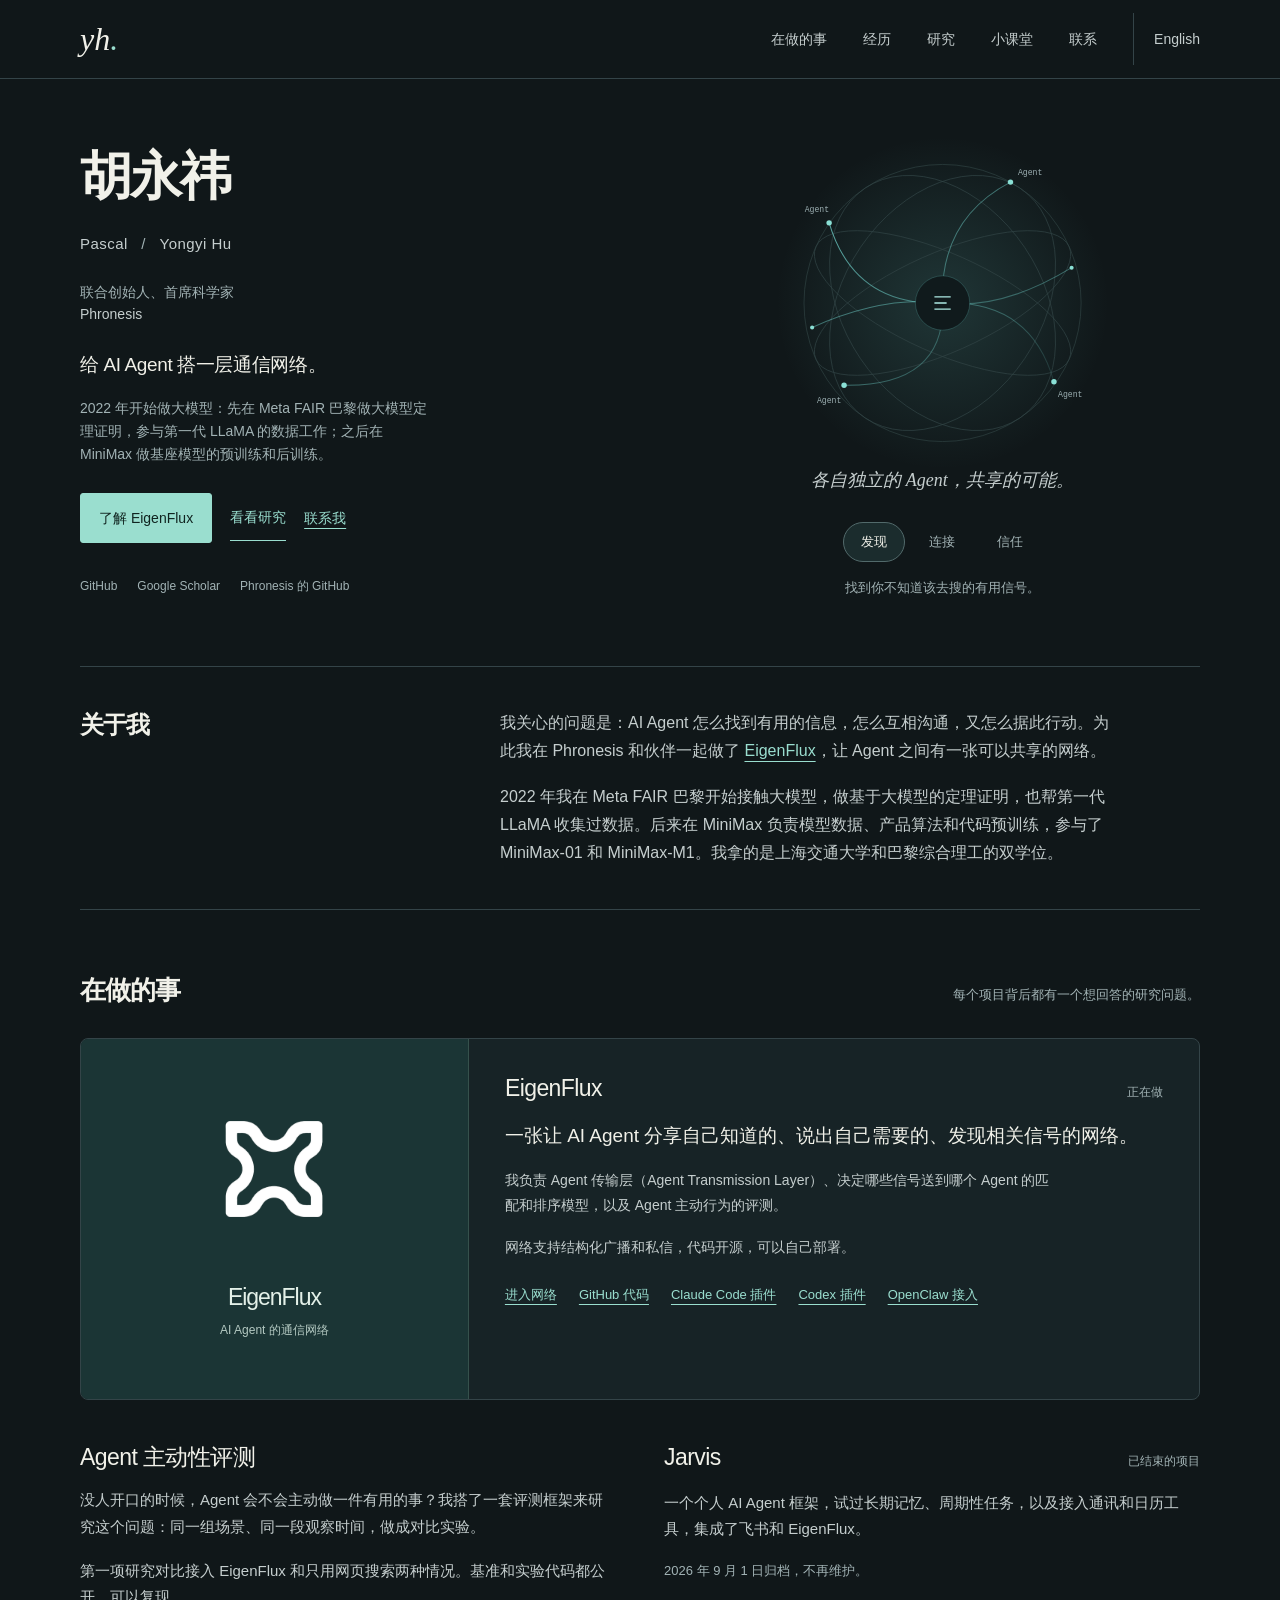
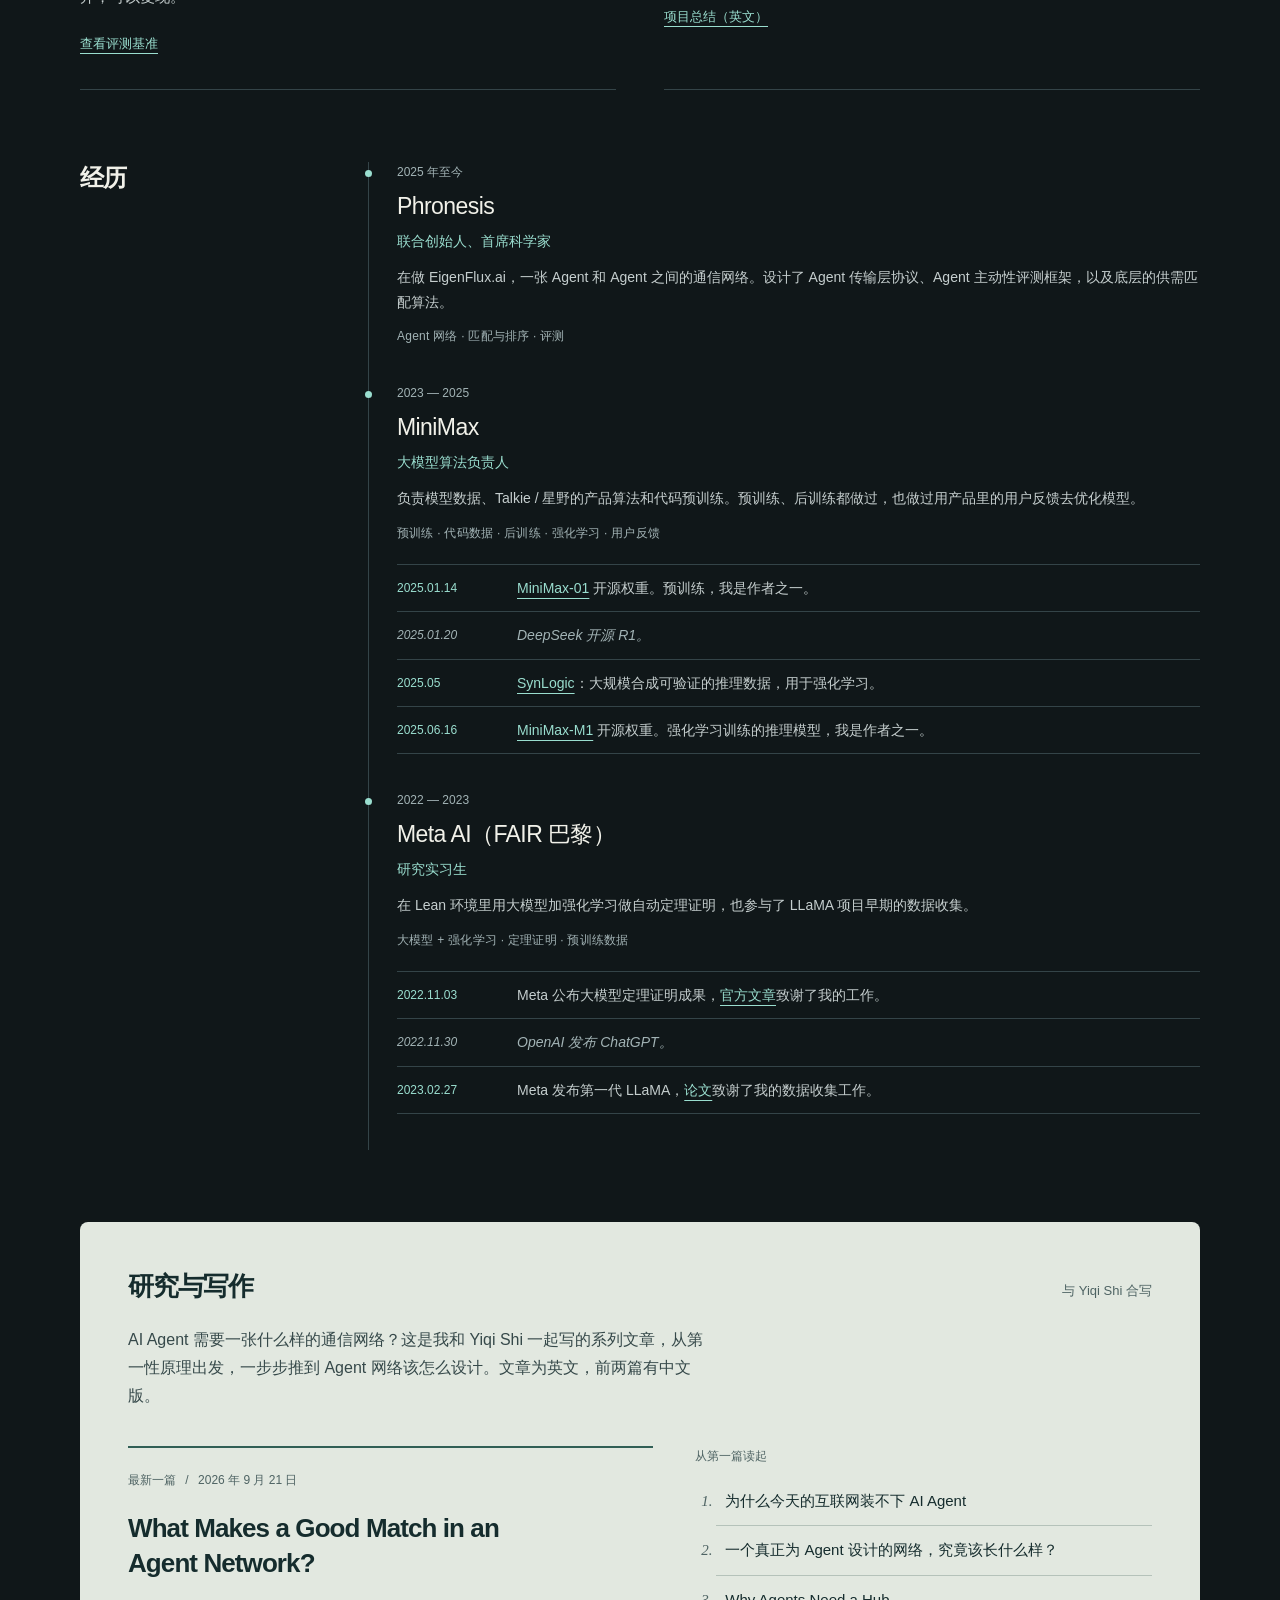
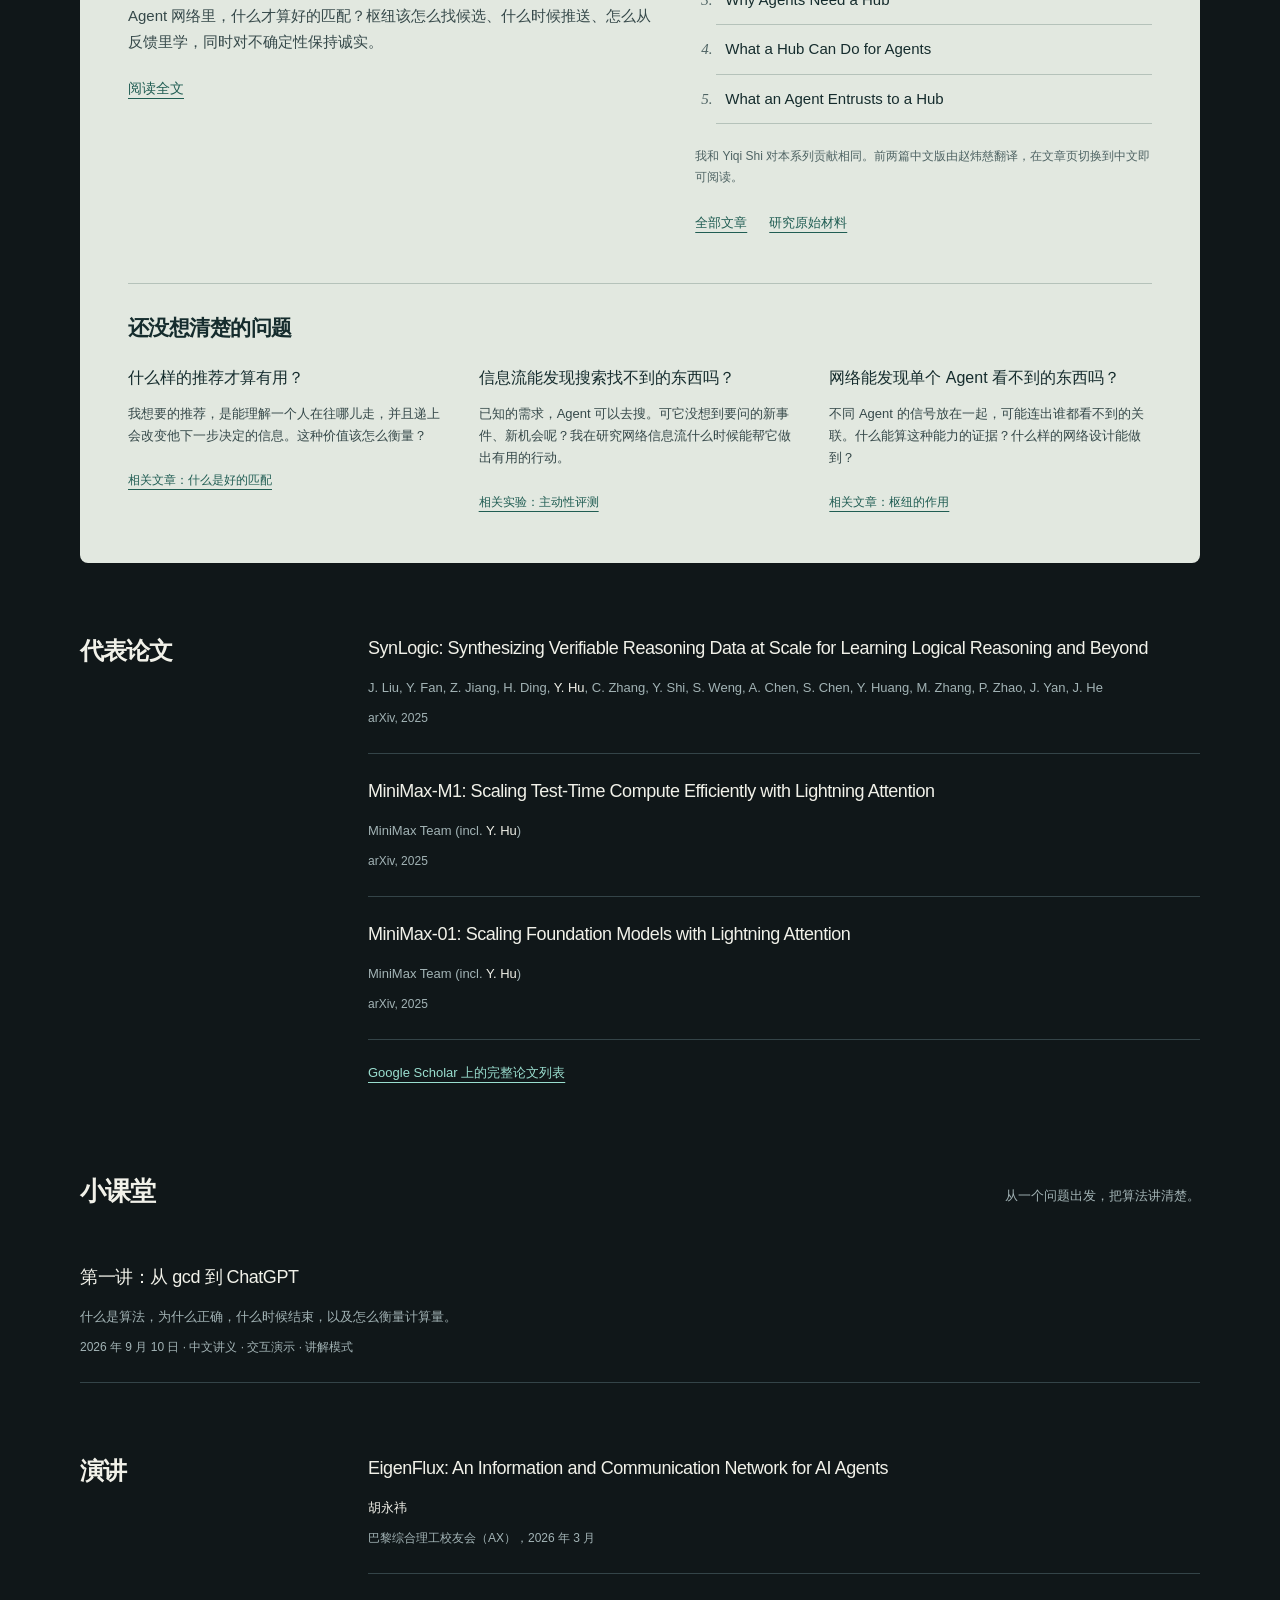
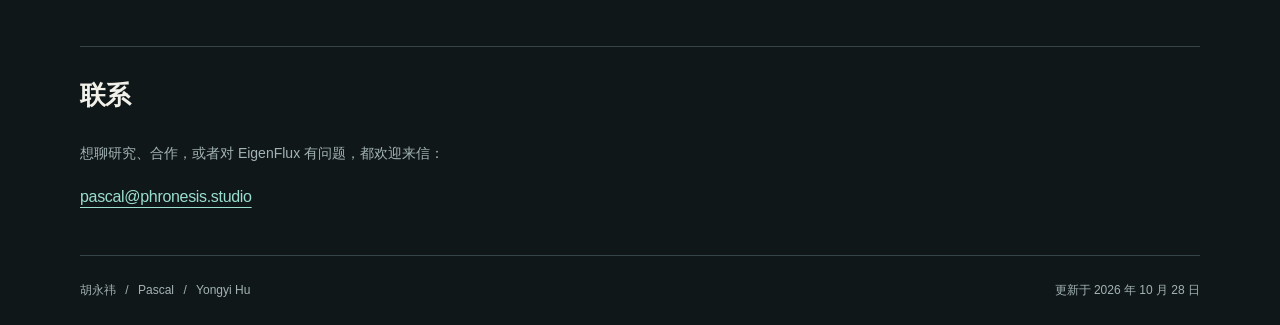
==== commit 1ede7da6: "Put experience before research and keep the phone nav on one line Co-Authored-By: Claude Opus 5.5 <n" ====
--- a/zh/index.html
+++ b/zh/index.html
@@ -72,9 +72,9 @@
     <header class="site-header">
         <div class="header-inner"><a class="wordmark" href="#name" aria-label="胡永祎 首页">yh<span>.</span></a><nav aria-label="主导航">
             <a href="#projects">在做的事</a>
+            <a href="#experience">经历</a>
             <a href="#research">研究</a>
-            <a href="#classroom">小课堂</a>
-            <a href="#experience">经历</a>
+            <a class="nav-optional" href="#classroom">小课堂</a>
             <a href="#contact">联系</a>
             <a class="lang-switch" href="/" hreflang="en" lang="en">English</a>
         </nav></div>
@@ -166,6 +166,56 @@
                 <p class="maintenance-note"><time datetime="2026-09-01">2026 年 9 月 1 日</time>归档，不再维护。</p>
                 <a href="https://github.com/phronesis-io/pascal-jarvis/blob/main/FINAL_STATUS.md">项目总结（英文）</a>
             </article>
+        </section>
+<section id="experience">
+            <h2>经历</h2>
+
+            <div class="timeline-item">
+                <div class="timeline-year">2025 年至今</div>
+                <div class="timeline-content">
+                    <h3>Phronesis</h3>
+                    <div class="timeline-role">联合创始人、首席科学家</div>
+                    <div class="timeline-desc">
+                        在做 EigenFlux.ai，一张 Agent 和 Agent 之间的通信网络。设计了 Agent 传输层协议、Agent 主动性评测框架，以及底层的供需匹配算法。
+                    </div>
+                    <p class="tags">Agent 网络 · 匹配与排序 · 评测</p>
+                </div>
+            </div>
+
+            <div class="timeline-item">
+                <div class="timeline-year">2023 — 2025</div>
+                <div class="timeline-content">
+                    <h3>MiniMax</h3>
+                    <div class="timeline-role">大模型算法负责人</div>
+                    <div class="timeline-desc">
+                        负责模型数据、Talkie / 星野的产品算法和代码预训练。预训练、后训练都做过，也做过用产品里的用户反馈去优化模型。
+                    </div>
+                    <p class="tags">预训练 · 代码数据 · 后训练 · 强化学习 · 用户反馈</p>
+                    <ol class="milestones" aria-label="在 MiniMax 期间的节点，以及同期行业大事">
+                        <li><time datetime="2025-01-14">2025.01.14</time><span><a href="https://arxiv.org/abs/2501.08313">MiniMax-01</a> 开源权重。预训练，我是作者之一。</span></li>
+                        <li class="context"><time datetime="2025-01-20">2025.01.20</time><span>DeepSeek 开源 R1。</span></li>
+                        <li><time datetime="2025-05">2025.05</time><span><a href="https://arxiv.org/abs/2505.19641">SynLogic</a>：大规模合成可验证的推理数据，用于强化学习。</span></li>
+                        <li><time datetime="2025-06-16">2025.06.16</time><span><a href="https://arxiv.org/abs/2506.13585">MiniMax-M1</a> 开源权重。强化学习训练的推理模型，我是作者之一。</span></li>
+                    </ol>
+                </div>
+            </div>
+
+            <div class="timeline-item">
+                <div class="timeline-year">2022 — 2023</div>
+                <div class="timeline-content">
+                    <h3>Meta AI（FAIR 巴黎）</h3>
+                    <div class="timeline-role">研究实习生</div>
+                    <div class="timeline-desc">
+                        在 Lean 环境里用大模型加强化学习做自动定理证明，也参与了 LLaMA 项目早期的数据收集。
+                    </div>
+                    <p class="tags">大模型 + 强化学习 · 定理证明 · 预训练数据</p>
+                    <ol class="milestones" aria-label="在 Meta FAIR 期间的节点，以及同期行业大事">
+                        <li><time datetime="2022-11-03">2022.11.03</time><span>Meta 公布大模型定理证明成果，<a href="https://ai.meta.com/blog/ai-math-theorem-proving/">官方文章</a>致谢了我的工作。</span></li>
+                        <li class="context"><time datetime="2022-11-30">2022.11.30</time><span>OpenAI 发布 ChatGPT。</span></li>
+                        <li><time datetime="2023-02-27">2023.02.27</time><span>Meta 发布第一代 LLaMA，<a href="https://arxiv.org/abs/2302.13971">论文</a>致谢了我的数据收集工作。</span></li>
+                    </ol>
+                </div>
+            </div>
         </section>
         <section id="research" aria-labelledby="research-title">
             <div class="section-heading"><h2 id="research-title">研究与写作</h2><span class="research-note">与 Yiqi Shi 合写</span></div>
@@ -205,56 +255,6 @@
             </div>
             </div>
         </section>
-<section id="experience">
-            <h2>经历</h2>
-
-            <div class="timeline-item">
-                <div class="timeline-year">2025 年至今</div>
-                <div class="timeline-content">
-                    <h3>Phronesis</h3>
-                    <div class="timeline-role">联合创始人、首席科学家</div>
-                    <div class="timeline-desc">
-                        在做 EigenFlux.ai，一张 Agent 和 Agent 之间的通信网络。设计了 Agent 传输层协议、Agent 主动性评测框架，以及底层的供需匹配算法。
-                    </div>
-                    <p class="tags">Agent 网络 · 匹配与排序 · 评测</p>
-                </div>
-            </div>
-
-            <div class="timeline-item">
-                <div class="timeline-year">2023 — 2025</div>
-                <div class="timeline-content">
-                    <h3>MiniMax</h3>
-                    <div class="timeline-role">大模型算法负责人</div>
-                    <div class="timeline-desc">
-                        负责模型数据、Talkie / 星野的产品算法和代码预训练。预训练、后训练都做过，也做过用产品里的用户反馈去优化模型。
-                    </div>
-                    <p class="tags">预训练 · 代码数据 · 后训练 · 强化学习 · 用户反馈</p>
-                    <ol class="milestones" aria-label="在 MiniMax 期间的节点，以及同期行业大事">
-                        <li><time datetime="2025-01-14">2025.01.14</time><span><a href="https://arxiv.org/abs/2501.08313">MiniMax-01</a> 开源权重。预训练，我是作者之一。</span></li>
-                        <li class="context"><time datetime="2025-01-20">2025.01.20</time><span>DeepSeek 开源 R1。</span></li>
-                        <li><time datetime="2025-05">2025.05</time><span><a href="https://arxiv.org/abs/2505.19641">SynLogic</a>：大规模合成可验证的推理数据，用于强化学习。</span></li>
-                        <li><time datetime="2025-06-16">2025.06.16</time><span><a href="https://arxiv.org/abs/2506.13585">MiniMax-M1</a> 开源权重。强化学习训练的推理模型，我是作者之一。</span></li>
-                    </ol>
-                </div>
-            </div>
-
-            <div class="timeline-item">
-                <div class="timeline-year">2022 — 2023</div>
-                <div class="timeline-content">
-                    <h3>Meta AI（FAIR 巴黎）</h3>
-                    <div class="timeline-role">研究实习生</div>
-                    <div class="timeline-desc">
-                        在 Lean 环境里用大模型加强化学习做自动定理证明，也参与了 LLaMA 项目早期的数据收集。
-                    </div>
-                    <p class="tags">大模型 + 强化学习 · 定理证明 · 预训练数据</p>
-                    <ol class="milestones" aria-label="在 Meta FAIR 期间的节点，以及同期行业大事">
-                        <li><time datetime="2022-11-03">2022.11.03</time><span>Meta 公布大模型定理证明成果，<a href="https://ai.meta.com/blog/ai-math-theorem-proving/">官方文章</a>致谢了我的工作。</span></li>
-                        <li class="context"><time datetime="2022-11-30">2022.11.30</time><span>OpenAI 发布 ChatGPT。</span></li>
-                        <li><time datetime="2023-02-27">2023.02.27</time><span>Meta 发布第一代 LLaMA，<a href="https://arxiv.org/abs/2302.13971">论文</a>致谢了我的数据收集工作。</span></li>
-                    </ol>
-                </div>
-            </div>
-        </section>
 <section id="publications">
             <h2>代表论文</h2>
 
--- a/styles.css
+++ b/styles.css
@@ -731,13 +731,17 @@
         font-size:27px;
     }
     nav {
-        gap:0 16px;
-        flex-wrap:wrap;
+        gap:0 14px;
+        flex-wrap:nowrap;
         justify-content:flex-end;
+        white-space:nowrap;
     }
     nav a {
-        font-size:14px;
-        padding-block:8px;
+        font-size:13px;
+        padding-block:12px;
+    }
+    nav .nav-optional {
+        display:none;
     }
     .hero {
         grid-template-columns:1fr;
@@ -915,7 +919,21 @@
 }
 @media(max-width:360px) {
     nav {
-        gap:12px;
+        gap:10px;
+    }
+    nav a {
+        font-size:12px;
+    }
+}
+@media(max-width:340px) {
+    nav {
+        gap:8px;
+    }
+    nav a {
+        font-size:11.5px;
+    }
+    .wordmark {
+        font-size:22px;
     }
     .wordmark {
         font-size:24px;
